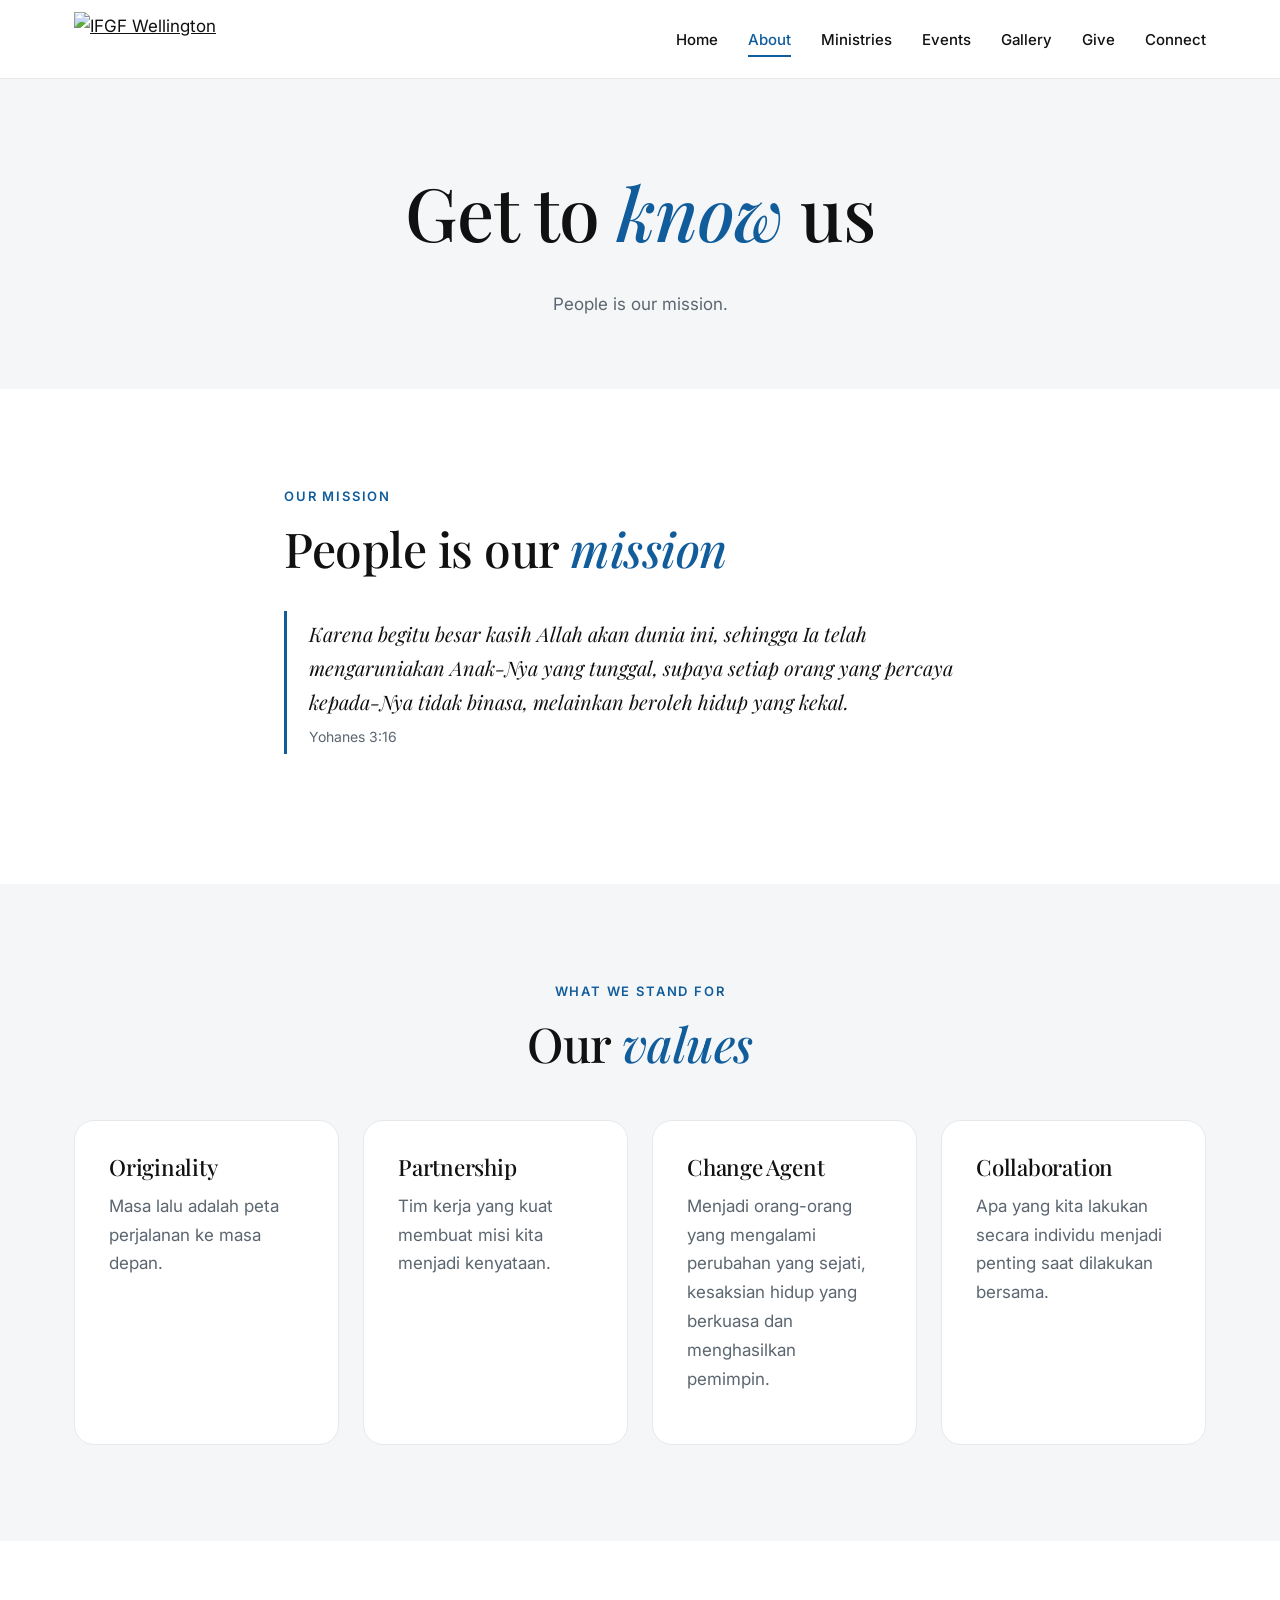
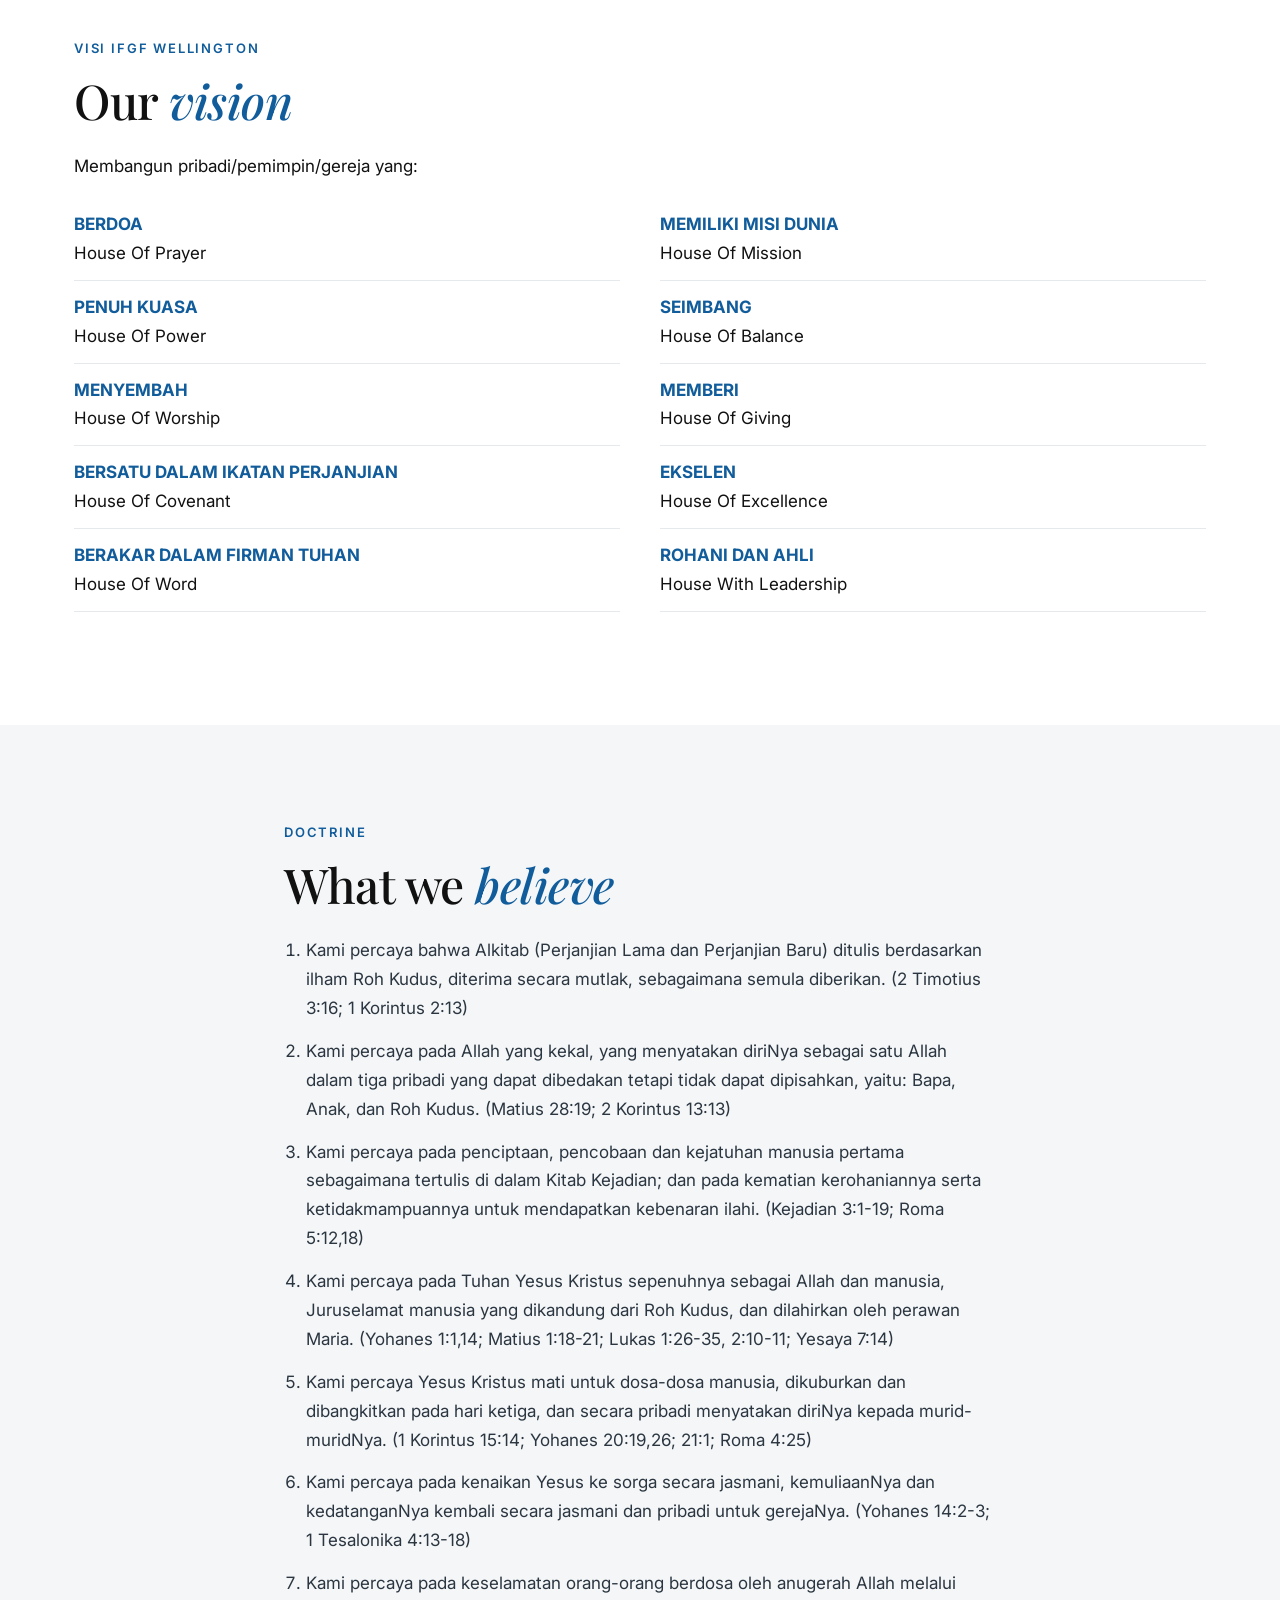
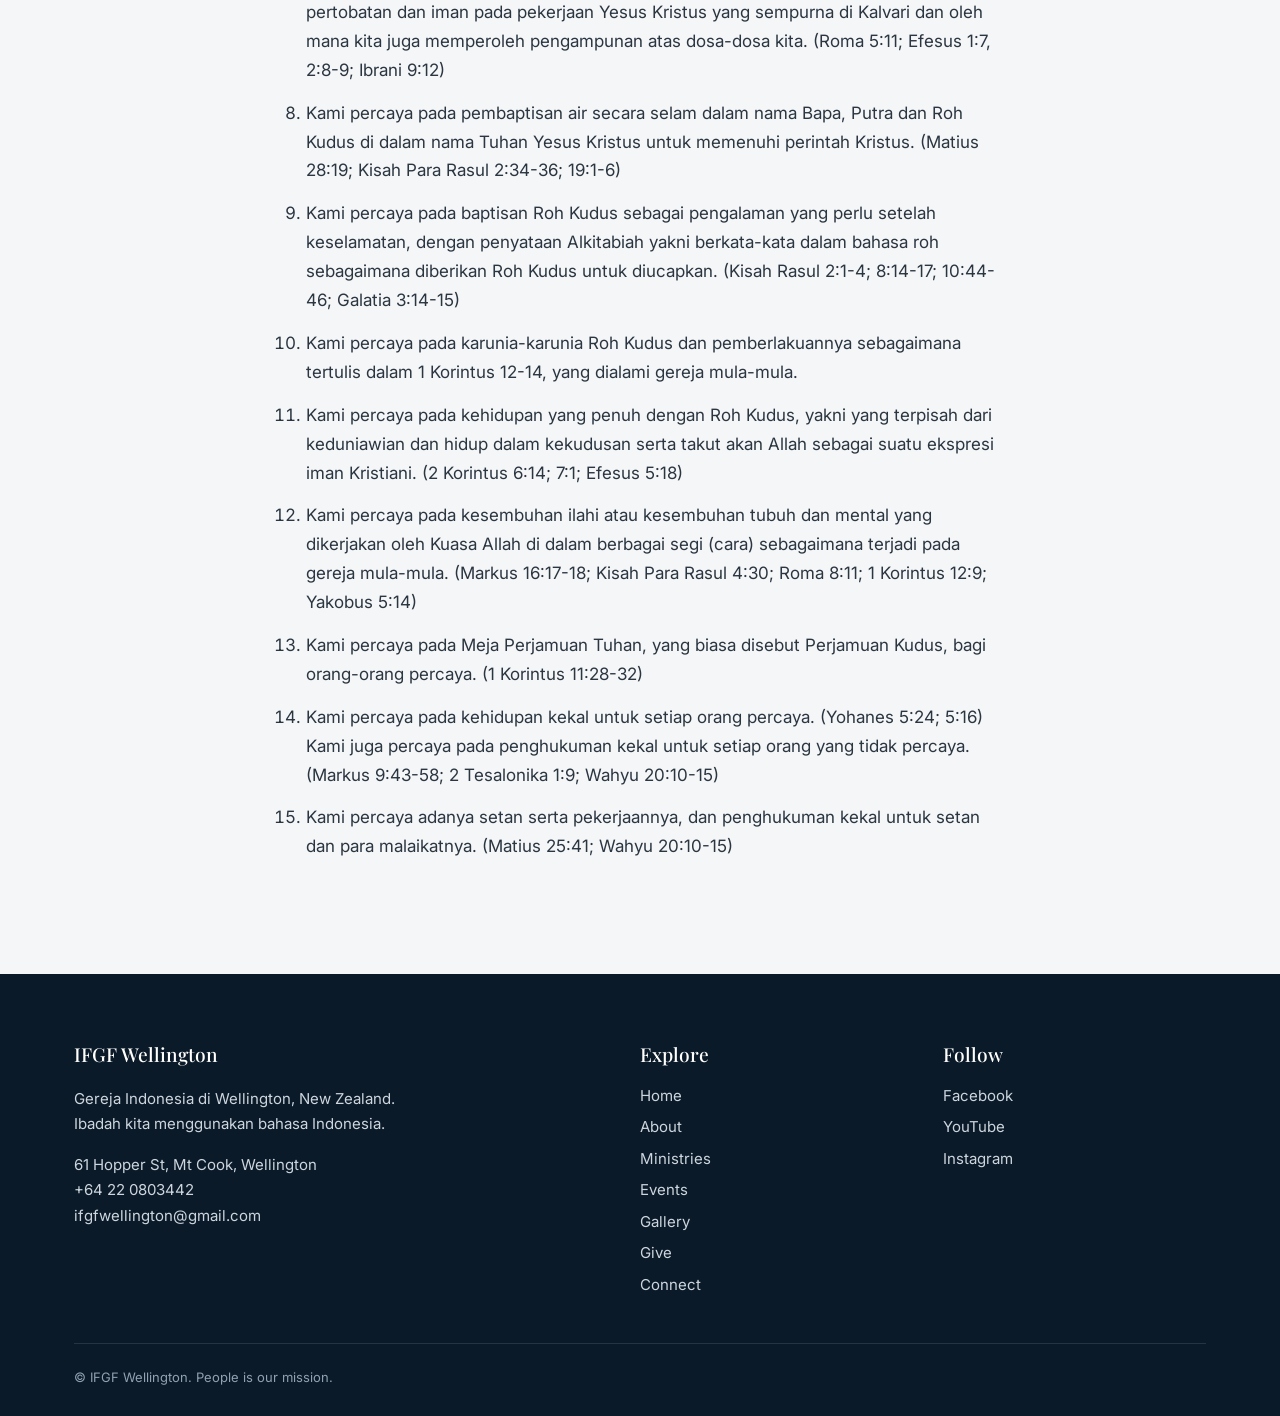
==== about.html @ 691944ae "Add files via upload" ====
<!DOCTYPE html>
<html lang="en"><head><meta charset="utf-8"><meta name="viewport" content="width=device-width, initial-scale=1">
<title>About | IFGF Wellington</title>
<meta name="description" content="IFGF Wellington - Indonesian Church in Wellington - Gereja Indonesia di Wellington, New Zealand. Sunday celebration at 4:30 PM, 61 Hopper St, Mt Cook.">
<link rel="preconnect" href="https://fonts.googleapis.com"><link rel="preconnect" href="https://fonts.gstatic.com" crossorigin>
<link href="https://fonts.googleapis.com/css2?family=Inter:wght@400;500;600&family=Playfair+Display:ital,wght@0,500;1,500&display=swap" rel="stylesheet">
<link rel="stylesheet" href="css/style.css"></head><body>
<header><div class="wrap"><a href="index.html"><img src="https://ifgfwellington.org/assets/images/ifgf-logo.png" alt="IFGF Wellington"></a>
<button class="burger" aria-label="Menu" onclick="document.getElementById('nav').classList.toggle('open')">&#9776;</button>
<nav id="nav"><ul><li><a href="index.html">Home</a></li><li><a href="about.html" class=active>About</a></li><li><a href="ministries.html">Ministries</a></li><li><a href="events.html">Events</a></li><li><a href="gallery.html">Gallery</a></li><li><a href="give.html">Give</a></li><li><a href="connect.html">Connect</a></li></ul></nav></div></header>
<div class="page-hero"><div class="wrap narrow"><h1>Get to <em>know</em> us</h1><p>People is our mission.</p></div></div>
<section><div class="wrap narrow"><div class="eyebrow">Our mission</div><h2>People is our <em>mission</em></h2>
<div class="verse">Karena begitu besar kasih Allah akan dunia ini, sehingga Ia telah mengaruniakan Anak-Nya yang tunggal, supaya setiap orang yang percaya kepada-Nya tidak binasa, melainkan beroleh hidup yang kekal.<small>Yohanes 3:16</small></div></div></section>
<section class="soft"><div class="wrap"><div class="center"><div class="eyebrow">What we stand for</div><h2>Our <em>values</em></h2></div>
<div class="cards"><div class="card"><h3>Originality</h3><p>Masa lalu adalah peta perjalanan ke masa depan.</p></div><div class="card"><h3>Partnership</h3><p>Tim kerja yang kuat membuat misi kita menjadi kenyataan.</p></div><div class="card"><h3>Change Agent</h3><p>Menjadi orang-orang yang mengalami perubahan yang sejati, kesaksian hidup yang berkuasa dan menghasilkan pemimpin.</p></div><div class="card"><h3>Collaboration</h3><p>Apa yang kita lakukan secara individu menjadi penting saat dilakukan bersama.</p></div></div></div></section>
<section><div class="wrap"><div class="eyebrow">Visi IFGF Wellington</div><h2>Our <em>vision</em></h2><p>Membangun pribadi/pemimpin/gereja yang:</p>
<ul class="vis"><li><b>BERDOA</b><br>House Of Prayer</li><li><b>PENUH KUASA</b><br>House Of Power</li><li><b>MENYEMBAH</b><br>House Of Worship</li><li><b>BERSATU DALAM IKATAN PERJANJIAN</b><br>House Of Covenant</li><li><b>BERAKAR DALAM FIRMAN TUHAN</b><br>House Of Word</li><li><b>MEMILIKI MISI DUNIA</b><br>House Of Mission</li><li><b>SEIMBANG</b><br>House Of Balance</li><li><b>MEMBERI</b><br>House Of Giving</li><li><b>EKSELEN</b><br>House Of Excellence</li><li><b>ROHANI DAN AHLI</b><br>House With Leadership</li></ul></div></section>
<section class="soft"><div class="wrap narrow"><div class="eyebrow">Doctrine</div><h2>What we <em>believe</em></h2><ol class="beliefs"><li>Kami percaya bahwa Alkitab (Perjanjian Lama dan Perjanjian Baru) ditulis berdasarkan ilham Roh Kudus, diterima secara mutlak, sebagaimana semula diberikan. (2 Timotius 3:16; 1 Korintus 2:13)</li><li>Kami percaya pada Allah yang kekal, yang menyatakan diriNya sebagai satu Allah dalam tiga pribadi yang dapat dibedakan tetapi tidak dapat dipisahkan, yaitu: Bapa, Anak, dan Roh Kudus. (Matius 28:19; 2 Korintus 13:13)</li><li>Kami percaya pada penciptaan, pencobaan dan kejatuhan manusia pertama sebagaimana tertulis di dalam Kitab Kejadian; dan pada kematian kerohaniannya serta ketidakmampuannya untuk mendapatkan kebenaran ilahi. (Kejadian 3:1-19; Roma 5:12,18)</li><li>Kami percaya pada Tuhan Yesus Kristus sepenuhnya sebagai Allah dan manusia, Juruselamat manusia yang dikandung dari Roh Kudus, dan dilahirkan oleh perawan Maria. (Yohanes 1:1,14; Matius 1:18-21; Lukas 1:26-35, 2:10-11; Yesaya 7:14)</li><li>Kami percaya Yesus Kristus mati untuk dosa-dosa manusia, dikuburkan dan dibangkitkan pada hari ketiga, dan secara pribadi menyatakan diriNya kepada murid-muridNya. (1 Korintus 15:14; Yohanes 20:19,26; 21:1; Roma 4:25)</li><li>Kami percaya pada kenaikan Yesus ke sorga secara jasmani, kemuliaanNya dan kedatanganNya kembali secara jasmani dan pribadi untuk gerejaNya. (Yohanes 14:2-3; 1 Tesalonika 4:13-18)</li><li>Kami percaya pada keselamatan orang-orang berdosa oleh anugerah Allah melalui pertobatan dan iman pada pekerjaan Yesus Kristus yang sempurna di Kalvari dan oleh mana kita juga memperoleh pengampunan atas dosa-dosa kita. (Roma 5:11; Efesus 1:7, 2:8-9; Ibrani 9:12)</li><li>Kami percaya pada pembaptisan air secara selam dalam nama Bapa, Putra dan Roh Kudus di dalam nama Tuhan Yesus Kristus untuk memenuhi perintah Kristus. (Matius 28:19; Kisah Para Rasul 2:34-36; 19:1-6)</li><li>Kami percaya pada baptisan Roh Kudus sebagai pengalaman yang perlu setelah keselamatan, dengan penyataan Alkitabiah yakni berkata-kata dalam bahasa roh sebagaimana diberikan Roh Kudus untuk diucapkan. (Kisah Rasul 2:1-4; 8:14-17; 10:44-46; Galatia 3:14-15)</li><li>Kami percaya pada karunia-karunia Roh Kudus dan pemberlakuannya sebagaimana tertulis dalam 1 Korintus 12-14, yang dialami gereja mula-mula.</li><li>Kami percaya pada kehidupan yang penuh dengan Roh Kudus, yakni yang terpisah dari keduniawian dan hidup dalam kekudusan serta takut akan Allah sebagai suatu ekspresi iman Kristiani. (2 Korintus 6:14; 7:1; Efesus 5:18)</li><li>Kami percaya pada kesembuhan ilahi atau kesembuhan tubuh dan mental yang dikerjakan oleh Kuasa Allah di dalam berbagai segi (cara) sebagaimana terjadi pada gereja mula-mula. (Markus 16:17-18; Kisah Para Rasul 4:30; Roma 8:11; 1 Korintus 12:9; Yakobus 5:14)</li><li>Kami percaya pada Meja Perjamuan Tuhan, yang biasa disebut Perjamuan Kudus, bagi orang-orang percaya. (1 Korintus 11:28-32)</li><li>Kami percaya pada kehidupan kekal untuk setiap orang percaya. (Yohanes 5:24; 5:16) Kami juga percaya pada penghukuman kekal untuk setiap orang yang tidak percaya. (Markus 9:43-58; 2 Tesalonika 1:9; Wahyu 20:10-15)</li><li>Kami percaya adanya setan serta pekerjaannya, dan penghukuman kekal untuk setan dan para malaikatnya. (Matius 25:41; Wahyu 20:10-15)</li></ol></div></section>
<footer><div class="wrap"><div><h4>IFGF Wellington</h4><p>Gereja Indonesia di Wellington, New Zealand.<br>Ibadah kita menggunakan bahasa Indonesia.</p>
<p>61 Hopper St, Mt Cook, Wellington<br>+64 22 0803442<br>ifgfwellington@gmail.com</p></div>
<div><h4>Explore</h4><a href="index.html">Home</a><a href="about.html">About</a><a href="ministries.html">Ministries</a><a href="events.html">Events</a><a href="gallery.html">Gallery</a><a href="give.html">Give</a><a href="connect.html">Connect</a></div>
<div><h4>Follow</h4><a href="https://www.facebook.com/ifgfgisi.wellington">Facebook</a><a href="https://www.youtube.com/@ifgfwellington3514/streams">YouTube</a><a href="https://www.instagram.com/ifgfwellington/">Instagram</a></div>
<div class="copy">&copy; IFGF Wellington. People is our mission.</div></div></footer></body></html>
---- css/style.css ----
:root{--ink:#111;--muted:#5c6670;--bg:#fff;--soft:#f4f6f8;--accent:#115c9b;--accent2:#1f76bd}
*{box-sizing:border-box}
html{scroll-behavior:smooth}
body{margin:0;font-family:"Inter",system-ui,sans-serif;color:var(--ink);background:var(--bg);line-height:1.7;font-size:17px}
h1,h2,h3{font-family:"Playfair Display",Georgia,serif;font-weight:500;line-height:1.15;margin:0 0 .5em;letter-spacing:-.01em}
h1{font-size:clamp(2.4rem,6vw,4.6rem)}h2{font-size:clamp(1.9rem,4vw,3rem)}h3{font-size:1.4rem}
em{font-style:italic;color:var(--accent)}
.hero em,.dark em{color:#cfe6fb}
a{color:inherit}img{max-width:100%;display:block}
.wrap{max-width:1180px;margin:0 auto;padding:0 24px}
.narrow{max-width:760px}
/* header */
header{position:sticky;top:0;z-index:50;background:rgba(255,255,255,.94);backdrop-filter:blur(8px);border-bottom:1px solid #e6e9ec}
header .wrap{display:flex;align-items:center;justify-content:space-between;height:78px}
header img{height:54px;width:auto}
nav ul{list-style:none;display:flex;gap:30px;margin:0;padding:0}
nav a{text-decoration:none;font-size:15px;font-weight:500;padding:6px 0;border-bottom:2px solid transparent}
nav a:hover,nav a.active{border-color:var(--accent);color:var(--accent)}
.burger{display:none;background:none;border:0;font-size:28px;cursor:pointer}
/* hero */
.hero{position:relative;min-height:84vh;display:flex;align-items:center;color:#fff;background:#0b2a45 center/cover no-repeat}
.hero:before{content:"";position:absolute;inset:0;background:linear-gradient(90deg,rgba(6,28,48,.85),rgba(6,28,48,.35))}
.hero .wrap{position:relative;padding-top:60px;padding-bottom:60px}
.hero p{font-size:1.2rem;max-width:560px;opacity:.92}
.page-hero{background:var(--soft);padding:90px 0 70px;text-align:center}
.page-hero p{color:var(--muted);max-width:640px;margin:0 auto}
.eyebrow{text-transform:uppercase;letter-spacing:.14em;font-size:13px;font-weight:600;color:var(--accent);margin-bottom:14px}
.hero .eyebrow{color:#cfe6fb}
.btn{display:inline-block;background:var(--ink);color:#fff;padding:14px 32px;border-radius:999px;text-decoration:none;font-weight:600;font-size:15px;border:1px solid var(--ink);transition:.25s;cursor:pointer;font-family:inherit}
.btn:hover{background:var(--accent);border-color:var(--accent)}
.btn.light{background:#fff;color:var(--ink);border-color:#fff}.btn.light:hover{background:transparent;color:#fff}
.btn.ghost{background:transparent;color:var(--ink)}.btn.ghost:hover{background:var(--ink);color:#fff}
section{padding:96px 0}
.split{display:grid;grid-template-columns:1fr 1fr;gap:64px;align-items:center}
.split.rev>:first-child{order:2}
.photo{border-radius:20px;overflow:hidden;aspect-ratio:4/3;background:var(--soft)}
.photo img{width:100%;height:100%;object-fit:cover}
.soft{background:var(--soft)}
.dark{background:var(--accent);color:#fff}
.dark .eyebrow{color:#cfe6fb}
.center{text-align:center}
.cards{display:grid;gap:24px;grid-template-columns:repeat(auto-fit,minmax(250px,1fr));margin-top:48px}
.card{background:#fff;border-radius:20px;padding:34px;border:1px solid #e6e9ec;transition:.25s}
.card:hover{transform:translateY(-4px);box-shadow:0 14px 30px rgba(17,92,155,.12)}
.card img{height:64px;width:auto;margin-bottom:18px}
.card p{color:var(--muted);margin:0 0 16px}
.card .btn{padding:10px 22px;font-size:14px}
.facts{display:grid;gap:20px;grid-template-columns:repeat(auto-fit,minmax(200px,1fr));margin:30px 0}
.fact strong{display:block;font-family:"Playfair Display",serif;font-size:1.5rem;font-weight:500}
.fact span{color:var(--muted)}
.verse{border-left:3px solid var(--accent);padding:6px 0 6px 22px;font-family:"Playfair Display",serif;font-size:1.25rem;font-style:italic;margin:34px 0}
.verse small{display:block;font-family:"Inter";font-style:normal;font-size:14px;color:var(--muted);margin-top:6px}
.vis{columns:2;gap:40px;padding:0;list-style:none}
.vis li{break-inside:avoid;padding:12px 0;border-bottom:1px solid #e6e9ec}
.vis b{color:var(--accent)}
.beliefs{padding-left:22px}.beliefs li{margin-bottom:14px;color:#2b3640}
details{border-bottom:1px solid #e6e9ec;padding:18px 0}
summary{cursor:pointer;font-family:"Playfair Display",serif;font-size:1.3rem}
.gallery{display:grid;gap:14px;grid-template-columns:repeat(auto-fill,minmax(260px,1fr))}
.gallery a{border-radius:16px;overflow:hidden;aspect-ratio:1;display:block}
.gallery img{width:100%;height:100%;object-fit:cover;transition:.5s}.gallery a:hover img{transform:scale(1.07)}
form{display:grid;gap:14px}
input,textarea{width:100%;padding:14px 16px;border:1px solid #cfd6dc;border-radius:12px;font:inherit}
input:focus,textarea:focus{outline:2px solid var(--accent2);border-color:transparent}
.info p{margin:0 0 18px}.info b{display:block;font-size:13px;text-transform:uppercase;letter-spacing:.1em;color:var(--accent)}
.map{border:0;width:100%;height:380px;border-radius:20px;background:#ddd}
.church{padding:22px 0;border-bottom:1px solid #e6e9ec}.church h3{margin:0 0 4px;font-size:1.2rem}.church p{margin:0;color:var(--muted);font-size:15px}
footer{background:#0b1a28;color:#cdd6de;padding:64px 0 28px;font-size:15px}
footer .wrap{display:grid;gap:40px;grid-template-columns:2fr 1fr 1fr}
footer h4{color:#fff;margin:0 0 12px;font-family:"Playfair Display",serif;font-size:1.2rem;font-weight:500}
footer a{text-decoration:none;display:block;margin-bottom:6px}footer a:hover{color:#fff}
footer .copy{grid-column:1/-1;border-top:1px solid #243445;padding-top:22px;font-size:13px;color:#8fa1b2}
@media(max-width:860px){
 .burger{display:block}
 nav{position:absolute;top:78px;left:0;right:0;background:#fff;border-bottom:1px solid #e6e9ec;display:none}
 nav.open{display:block}
 nav ul{flex-direction:column;gap:0;padding:10px 24px}
 nav li{padding:12px 0;border-bottom:1px solid #eef0f2}
 .split{grid-template-columns:1fr;gap:32px}.split.rev>:first-child{order:0}
 section{padding:64px 0}.vis{columns:1}footer .wrap{grid-template-columns:1fr}
}
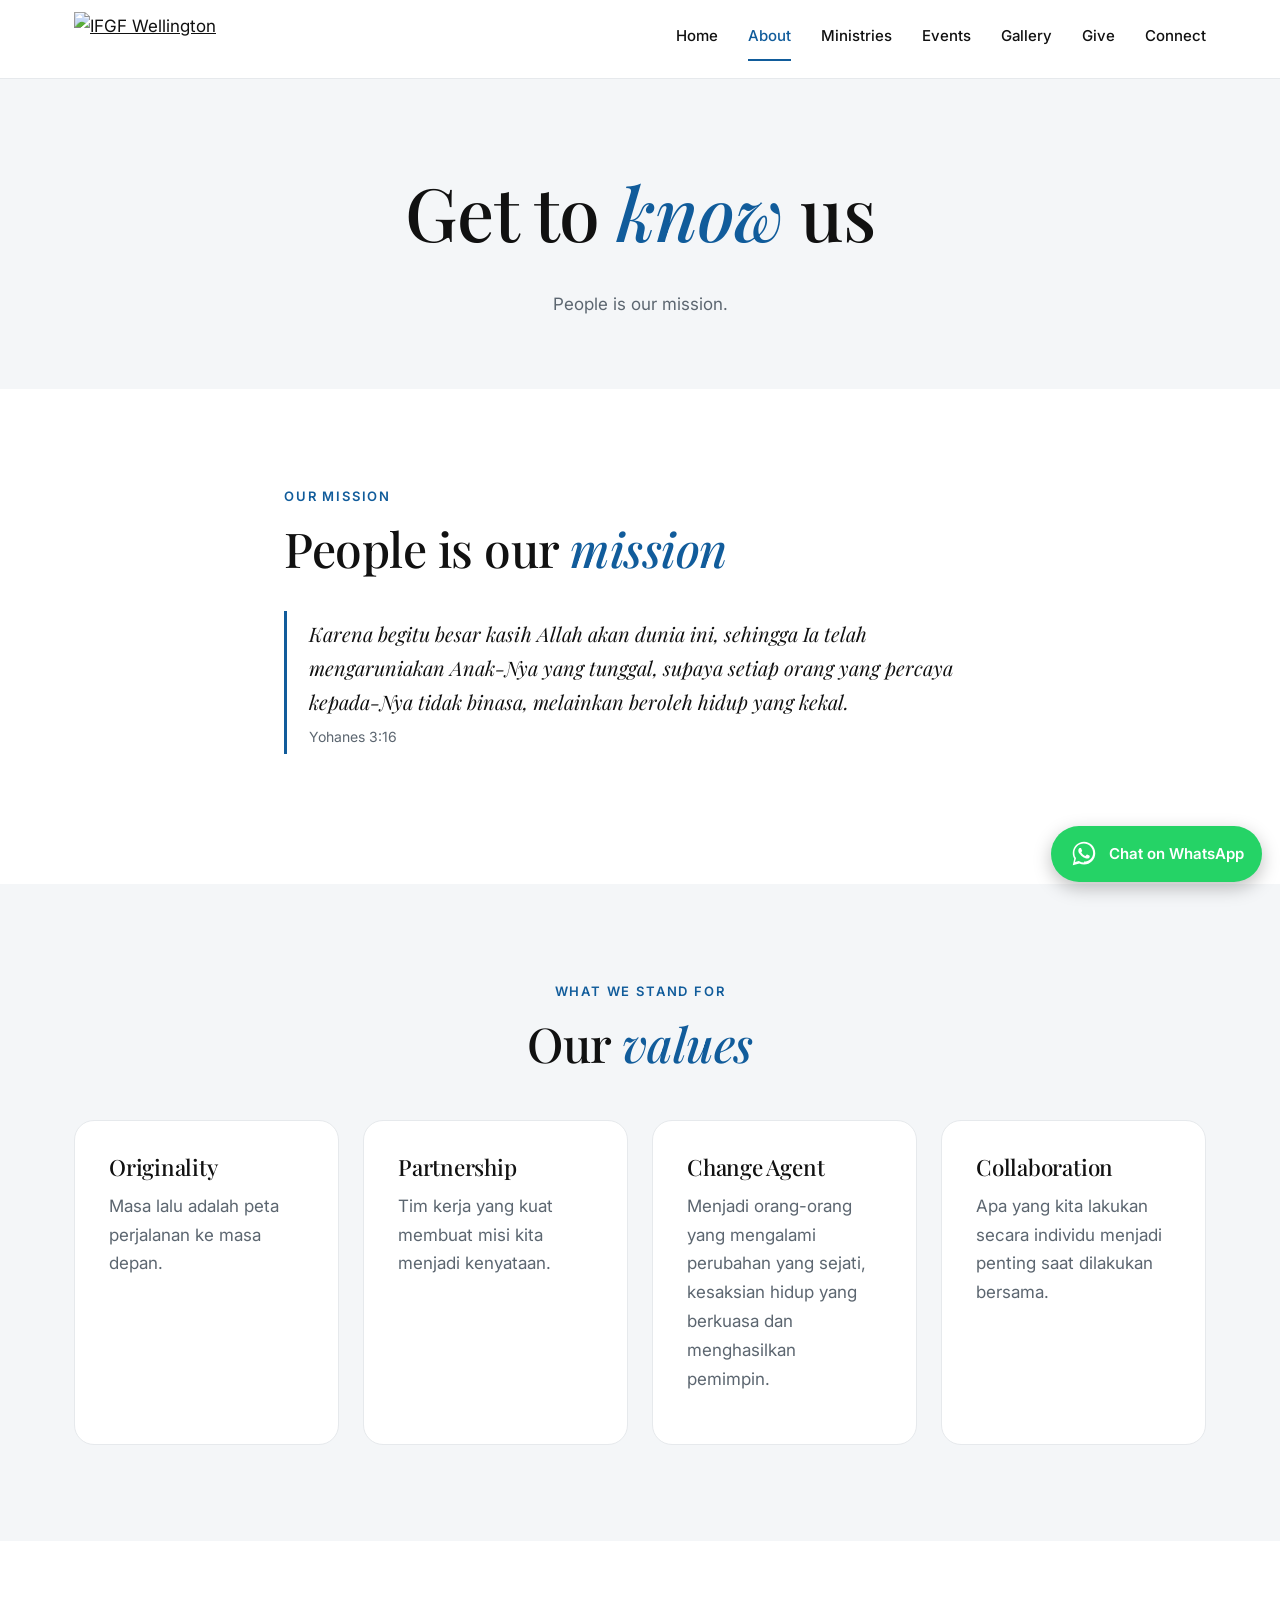
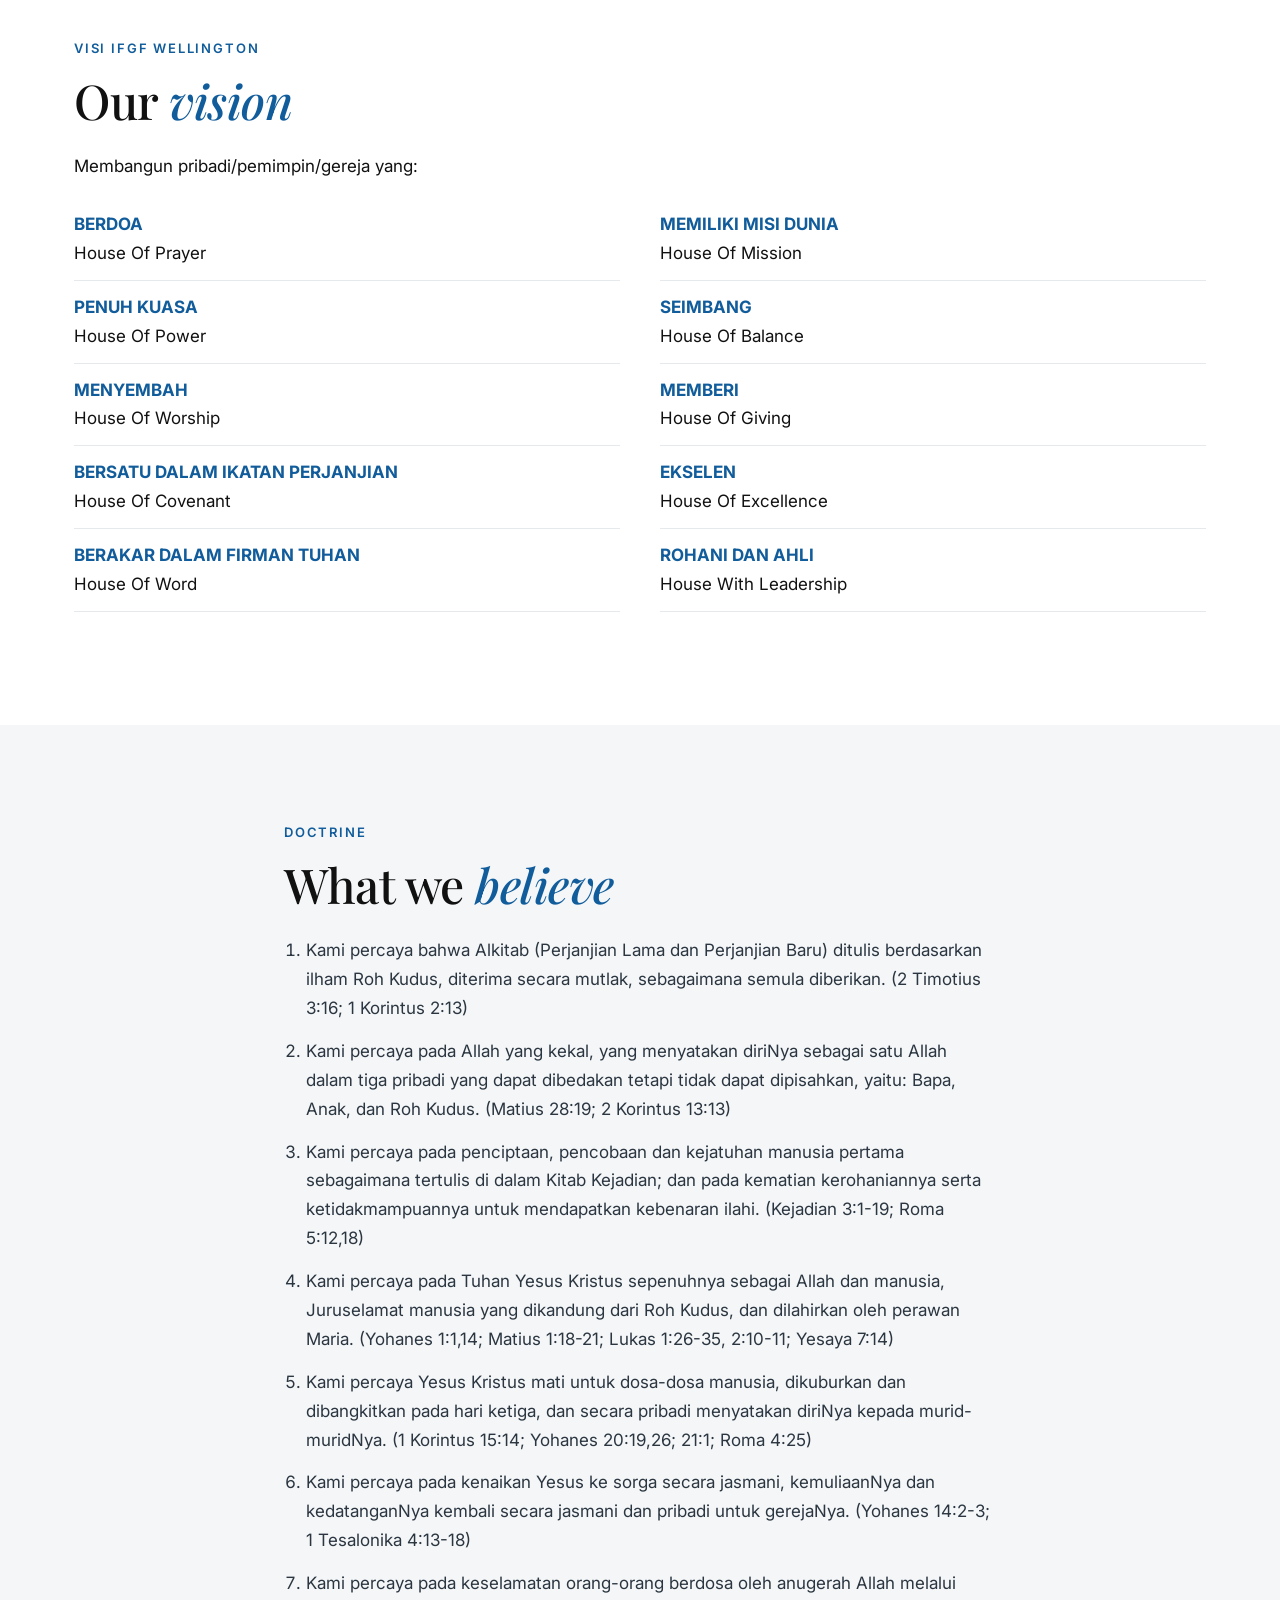
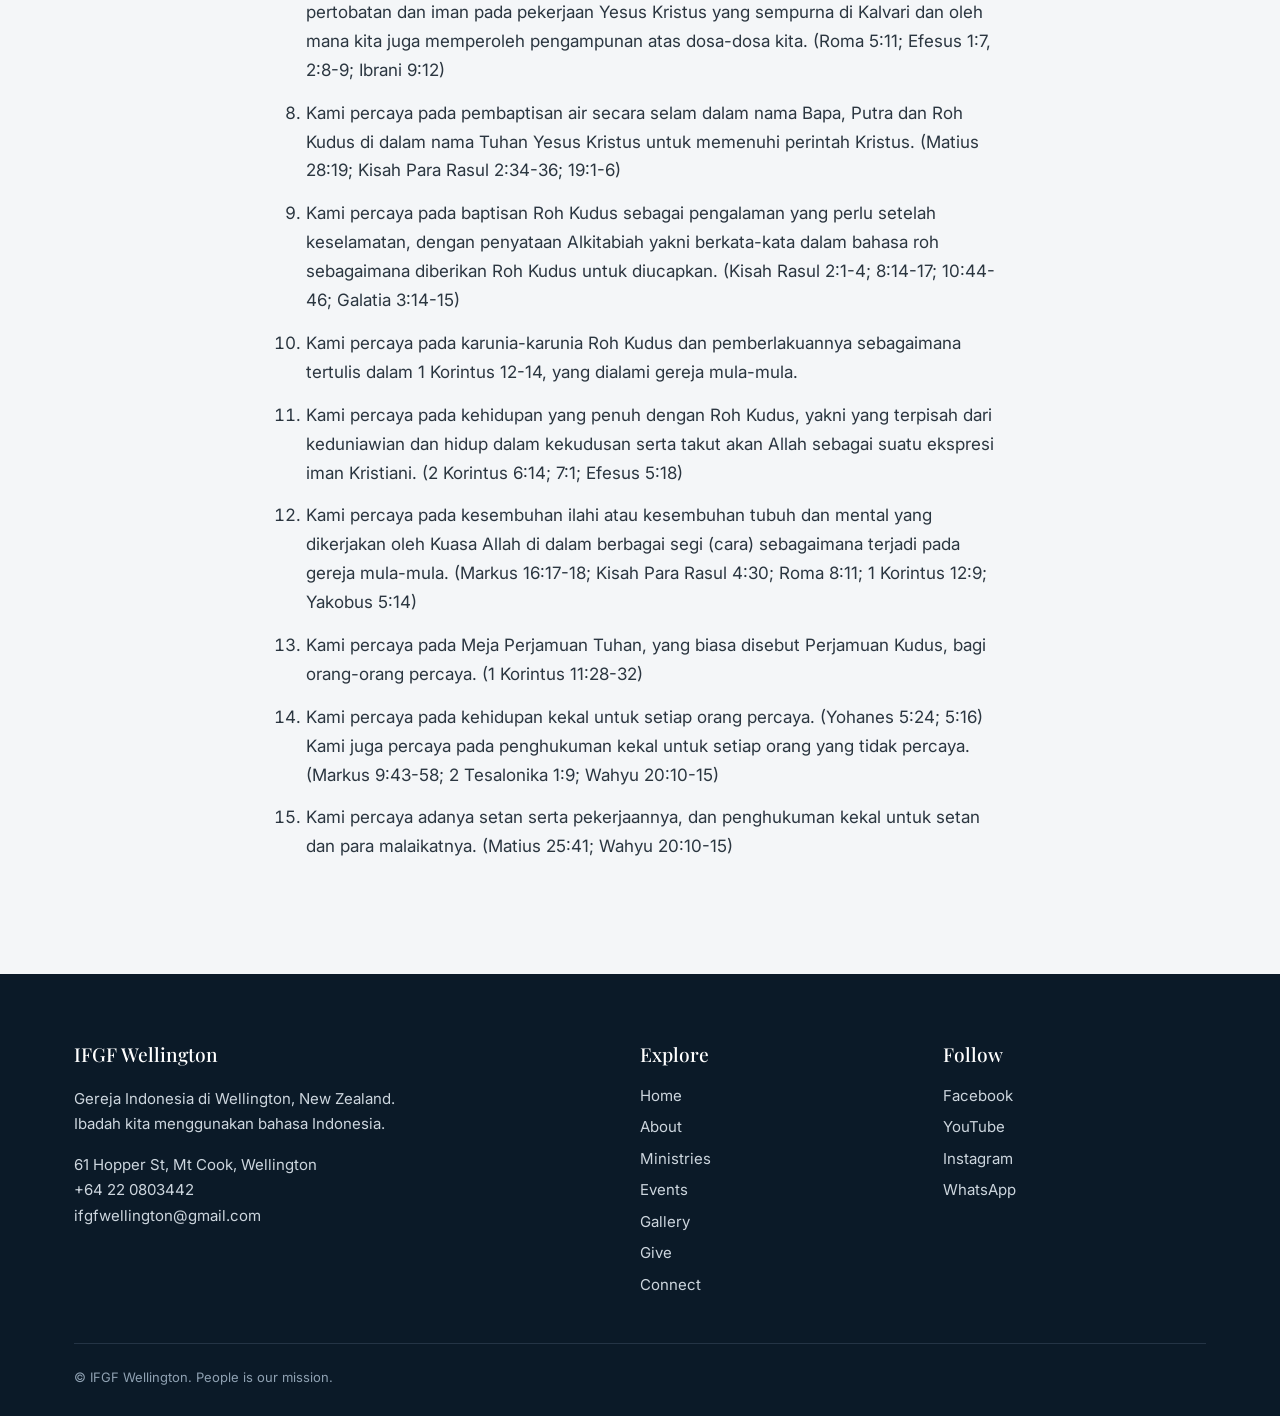
==== commit 3a1e7384: "Add files via upload" ====
--- a/about.html
+++ b/about.html
@@ -19,5 +19,5 @@
 <footer><div class="wrap"><div><h4>IFGF Wellington</h4><p>Gereja Indonesia di Wellington, New Zealand.<br>Ibadah kita menggunakan bahasa Indonesia.</p>
 <p>61 Hopper St, Mt Cook, Wellington<br>+64 22 0803442<br>ifgfwellington@gmail.com</p></div>
 <div><h4>Explore</h4><a href="index.html">Home</a><a href="about.html">About</a><a href="ministries.html">Ministries</a><a href="events.html">Events</a><a href="gallery.html">Gallery</a><a href="give.html">Give</a><a href="connect.html">Connect</a></div>
-<div><h4>Follow</h4><a href="https://www.facebook.com/ifgfgisi.wellington">Facebook</a><a href="https://www.youtube.com/@ifgfwellington3514/streams">YouTube</a><a href="https://www.instagram.com/ifgfwellington/">Instagram</a></div>
-<div class="copy">&copy; IFGF Wellington. People is our mission.</div></div></footer></body></html>+<div><h4>Follow</h4><a href="https://www.facebook.com/ifgfgisi.wellington">Facebook</a><a href="https://www.youtube.com/@ifgfwellington3514/streams">YouTube</a><a href="https://www.instagram.com/ifgfwellington/">Instagram</a><a href="https://wa.me/64220803442?text=Hi%20IFGF%20Wellington%2C%20I%27d%20like%20to%20know%20more." target="_blank" rel="noopener">WhatsApp</a></div>
+<div class="copy">&copy; IFGF Wellington. People is our mission.</div></div></footer><a class="wa-float" href="https://wa.me/64220803442?text=Hi%20IFGF%20Wellington%2C%20I%27d%20like%20to%20know%20more." target="_blank" rel="noopener" aria-label="Chat with us on WhatsApp"><svg viewBox="0 0 32 32" width="30" height="30" aria-hidden="true" fill="#fff"><path d="M16.04 3C9.4 3 4 8.4 4 15.03c0 2.12.55 4.19 1.6 6.01L4 28l7.1-1.86a12.03 12.03 0 0 0 4.94 1.05h.01C22.68 27.19 28 21.8 28 15.17 28 8.4 22.68 3 16.04 3zm0 22.1h-.01a10 10 0 0 1-5.1-1.4l-.37-.22-4.21 1.1 1.12-4.1-.24-.38a9.94 9.94 0 0 1-1.53-5.3c0-5.5 4.5-9.98 10.05-9.98 5.5 0 9.98 4.48 9.98 9.98 0 5.5-4.48 9.3-9.69 9.3zm5.5-7.5c-.3-.15-1.78-.88-2.05-.98-.28-.1-.48-.15-.68.15-.2.3-.78.98-.95 1.18-.17.2-.35.23-.65.08-.3-.15-1.27-.47-2.42-1.5-.9-.8-1.5-1.78-1.67-2.08-.17-.3-.02-.46.13-.6.13-.14.3-.35.45-.52.15-.18.2-.3.3-.5.1-.2.05-.38-.02-.53-.08-.15-.68-1.64-.93-2.24-.25-.58-.5-.5-.68-.5h-.58c-.2 0-.53.08-.8.38-.28.3-1.05 1.03-1.05 2.5s1.08 2.9 1.23 3.1c.15.2 2.12 3.23 5.13 4.53.72.3 1.28.5 1.72.64.72.23 1.37.2 1.88.12.57-.08 1.78-.73 2.03-1.43.25-.7.25-1.3.18-1.43-.08-.12-.28-.2-.58-.35z"/></svg><span>Chat on WhatsApp</span></a></body></html>
--- a/css/style.css
+++ b/css/style.css
@@ -79,3 +79,35 @@
  .split{grid-template-columns:1fr;gap:32px}.split.rev>:first-child{order:0}
  section{padding:64px 0}.vis{columns:1}footer .wrap{grid-template-columns:1fr}
 }
+
+/* WhatsApp */
+.wa-float{position:fixed;right:18px;bottom:18px;z-index:60;display:flex;align-items:center;gap:10px;background:#25D366;color:#fff;text-decoration:none;font-weight:600;font-size:15px;padding:13px 18px;border-radius:999px;box-shadow:0 6px 18px rgba(0,0,0,.25);transition:.25s}
+.wa-float:hover{background:#1ebe5b;transform:translateY(-2px)}
+.wa-btn{background:#25D366;border-color:#25D366;color:#fff;display:inline-flex;align-items:center;gap:8px}
+.wa-btn:hover{background:#1ebe5b;border-color:#1ebe5b}
+/* Mobile */
+html{-webkit-text-size-adjust:100%}
+body{overflow-x:hidden;overflow-wrap:break-word}
+input,textarea,button{font-size:16px}
+.btn,nav a,summary{min-height:44px}
+nav a{display:inline-block}
+@media(max-width:860px){
+ body{font-size:16px}
+ header .wrap{height:64px}header img{height:44px}
+ nav{top:64px;box-shadow:0 12px 20px rgba(0,0,0,.08)}
+ .hero{min-height:72vh}
+ .hero:before{background:linear-gradient(180deg,rgba(6,28,48,.7),rgba(6,28,48,.55))}
+ .page-hero{padding:56px 0 44px}
+ .wrap{padding:0 18px}
+ .card{padding:26px}
+ .btn{padding:13px 24px}
+ .hero p .btn,section .btn{margin-bottom:10px}
+ .gallery{grid-template-columns:repeat(2,1fr);gap:8px}
+ .map{height:300px}
+ footer .wrap{gap:28px}
+}
+@media(max-width:520px){
+ .wa-float span{display:none}
+ .wa-float{padding:14px;right:14px;bottom:14px}
+ .facts{grid-template-columns:1fr 1fr}
+}
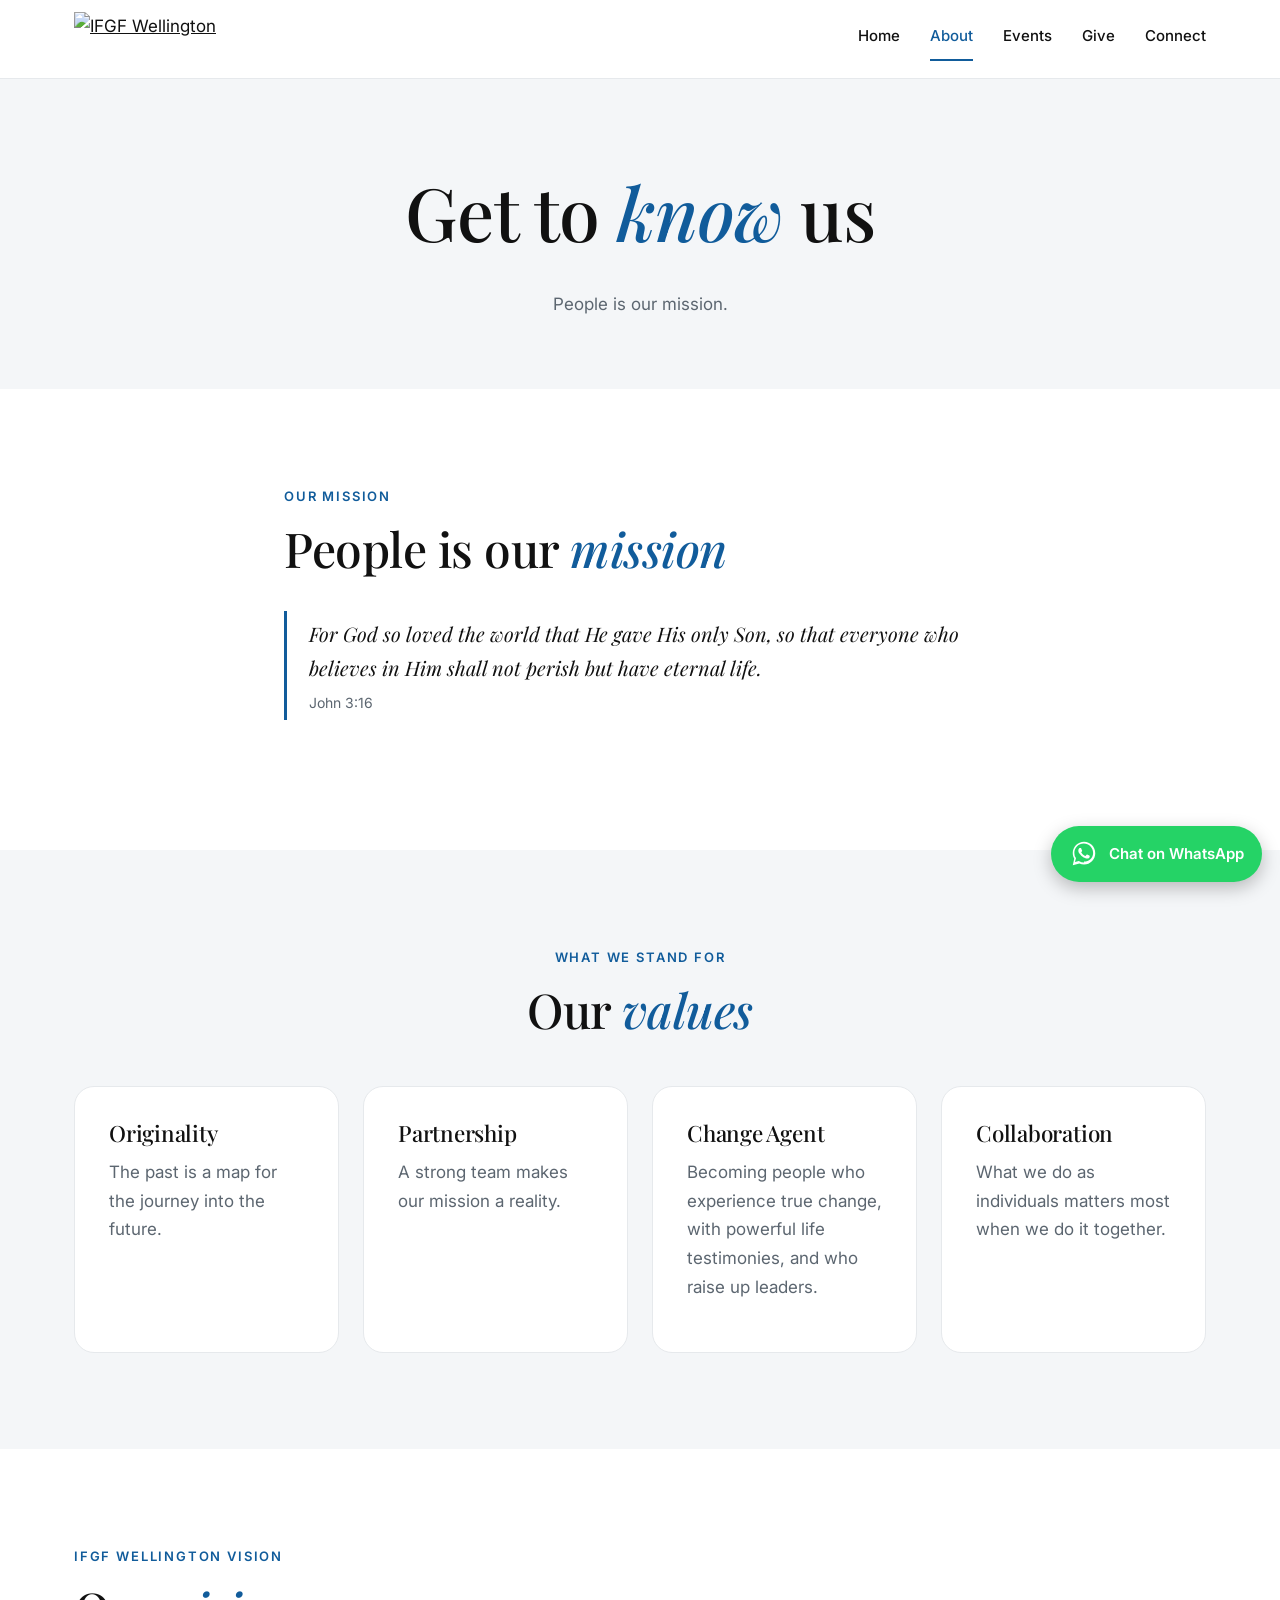
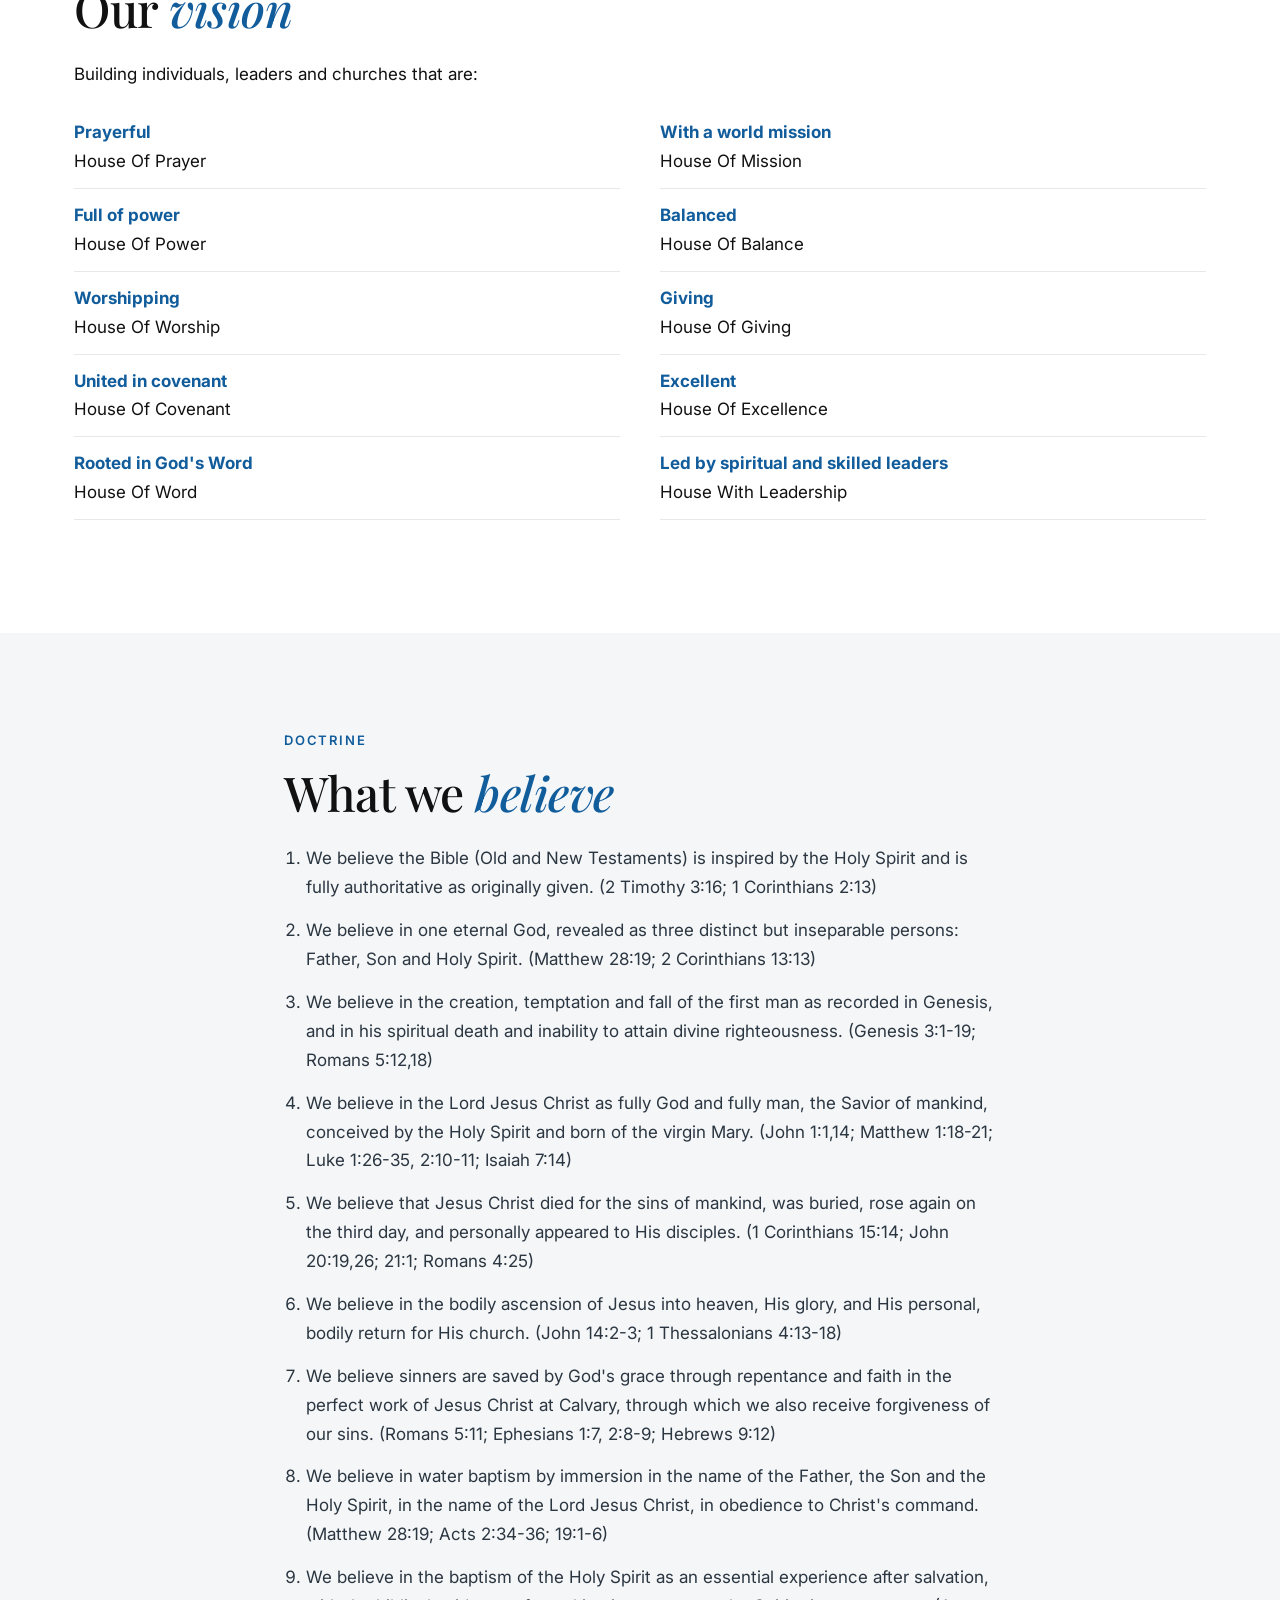
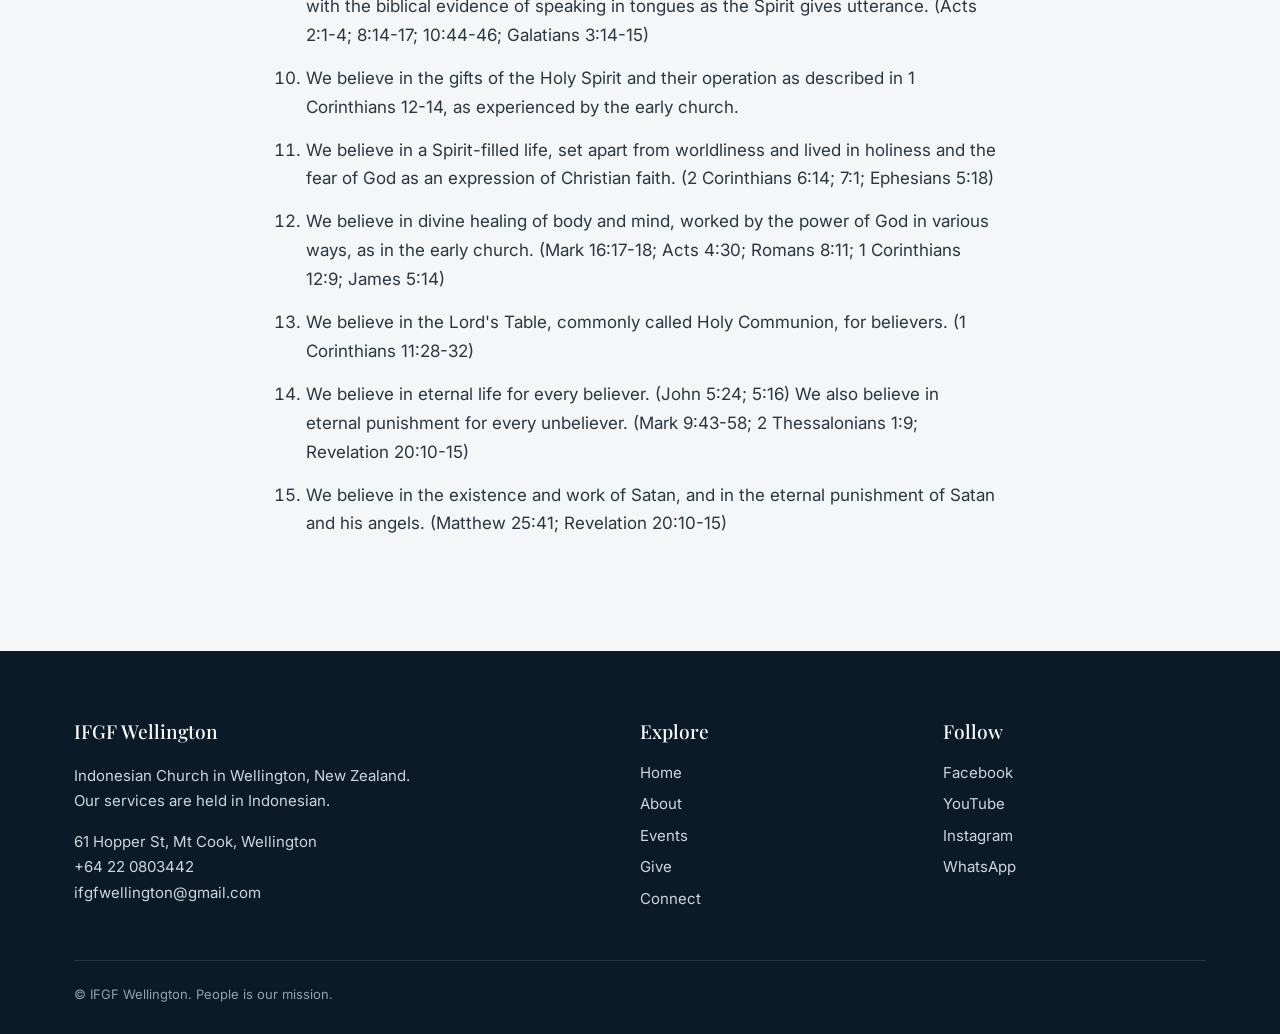
==== commit 48827f8a: "Removing the ministry and gallery" ====
--- a/about.html
+++ b/about.html
@@ -1,23 +1,23 @@
 <!DOCTYPE html>
 <html lang="en"><head><meta charset="utf-8"><meta name="viewport" content="width=device-width, initial-scale=1">
 <title>About | IFGF Wellington</title>
-<meta name="description" content="IFGF Wellington - Indonesian Church in Wellington - Gereja Indonesia di Wellington, New Zealand. Sunday celebration at 4:30 PM, 61 Hopper St, Mt Cook.">
+<meta name="description" content="IFGF Wellington - Indonesian Church in Wellington - Wellington, New Zealand. Sunday celebration at 4:30 PM, 61 Hopper St, Mt Cook.">
 <link rel="preconnect" href="https://fonts.googleapis.com"><link rel="preconnect" href="https://fonts.gstatic.com" crossorigin>
 <link href="https://fonts.googleapis.com/css2?family=Inter:wght@400;500;600&family=Playfair+Display:ital,wght@0,500;1,500&display=swap" rel="stylesheet">
 <link rel="stylesheet" href="css/style.css"></head><body>
 <header><div class="wrap"><a href="index.html"><img src="https://ifgfwellington.org/assets/images/ifgf-logo.png" alt="IFGF Wellington"></a>
 <button class="burger" aria-label="Menu" onclick="document.getElementById('nav').classList.toggle('open')">&#9776;</button>
-<nav id="nav"><ul><li><a href="index.html">Home</a></li><li><a href="about.html" class=active>About</a></li><li><a href="ministries.html">Ministries</a></li><li><a href="events.html">Events</a></li><li><a href="gallery.html">Gallery</a></li><li><a href="give.html">Give</a></li><li><a href="connect.html">Connect</a></li></ul></nav></div></header>
+<nav id="nav"><ul><li><a href="index.html">Home</a></li><li><a href="about.html" class=active>About</a></li><li><a href="events.html">Events</a></li><li><a href="give.html">Give</a></li><li><a href="connect.html">Connect</a></li></ul></nav></div></header>
 <div class="page-hero"><div class="wrap narrow"><h1>Get to <em>know</em> us</h1><p>People is our mission.</p></div></div>
 <section><div class="wrap narrow"><div class="eyebrow">Our mission</div><h2>People is our <em>mission</em></h2>
-<div class="verse">Karena begitu besar kasih Allah akan dunia ini, sehingga Ia telah mengaruniakan Anak-Nya yang tunggal, supaya setiap orang yang percaya kepada-Nya tidak binasa, melainkan beroleh hidup yang kekal.<small>Yohanes 3:16</small></div></div></section>
+<div class="verse">For God so loved the world that He gave His only Son, so that everyone who believes in Him shall not perish but have eternal life.<small>John 3:16</small></div></div></section>
 <section class="soft"><div class="wrap"><div class="center"><div class="eyebrow">What we stand for</div><h2>Our <em>values</em></h2></div>
-<div class="cards"><div class="card"><h3>Originality</h3><p>Masa lalu adalah peta perjalanan ke masa depan.</p></div><div class="card"><h3>Partnership</h3><p>Tim kerja yang kuat membuat misi kita menjadi kenyataan.</p></div><div class="card"><h3>Change Agent</h3><p>Menjadi orang-orang yang mengalami perubahan yang sejati, kesaksian hidup yang berkuasa dan menghasilkan pemimpin.</p></div><div class="card"><h3>Collaboration</h3><p>Apa yang kita lakukan secara individu menjadi penting saat dilakukan bersama.</p></div></div></div></section>
-<section><div class="wrap"><div class="eyebrow">Visi IFGF Wellington</div><h2>Our <em>vision</em></h2><p>Membangun pribadi/pemimpin/gereja yang:</p>
-<ul class="vis"><li><b>BERDOA</b><br>House Of Prayer</li><li><b>PENUH KUASA</b><br>House Of Power</li><li><b>MENYEMBAH</b><br>House Of Worship</li><li><b>BERSATU DALAM IKATAN PERJANJIAN</b><br>House Of Covenant</li><li><b>BERAKAR DALAM FIRMAN TUHAN</b><br>House Of Word</li><li><b>MEMILIKI MISI DUNIA</b><br>House Of Mission</li><li><b>SEIMBANG</b><br>House Of Balance</li><li><b>MEMBERI</b><br>House Of Giving</li><li><b>EKSELEN</b><br>House Of Excellence</li><li><b>ROHANI DAN AHLI</b><br>House With Leadership</li></ul></div></section>
-<section class="soft"><div class="wrap narrow"><div class="eyebrow">Doctrine</div><h2>What we <em>believe</em></h2><ol class="beliefs"><li>Kami percaya bahwa Alkitab (Perjanjian Lama dan Perjanjian Baru) ditulis berdasarkan ilham Roh Kudus, diterima secara mutlak, sebagaimana semula diberikan. (2 Timotius 3:16; 1 Korintus 2:13)</li><li>Kami percaya pada Allah yang kekal, yang menyatakan diriNya sebagai satu Allah dalam tiga pribadi yang dapat dibedakan tetapi tidak dapat dipisahkan, yaitu: Bapa, Anak, dan Roh Kudus. (Matius 28:19; 2 Korintus 13:13)</li><li>Kami percaya pada penciptaan, pencobaan dan kejatuhan manusia pertama sebagaimana tertulis di dalam Kitab Kejadian; dan pada kematian kerohaniannya serta ketidakmampuannya untuk mendapatkan kebenaran ilahi. (Kejadian 3:1-19; Roma 5:12,18)</li><li>Kami percaya pada Tuhan Yesus Kristus sepenuhnya sebagai Allah dan manusia, Juruselamat manusia yang dikandung dari Roh Kudus, dan dilahirkan oleh perawan Maria. (Yohanes 1:1,14; Matius 1:18-21; Lukas 1:26-35, 2:10-11; Yesaya 7:14)</li><li>Kami percaya Yesus Kristus mati untuk dosa-dosa manusia, dikuburkan dan dibangkitkan pada hari ketiga, dan secara pribadi menyatakan diriNya kepada murid-muridNya. (1 Korintus 15:14; Yohanes 20:19,26; 21:1; Roma 4:25)</li><li>Kami percaya pada kenaikan Yesus ke sorga secara jasmani, kemuliaanNya dan kedatanganNya kembali secara jasmani dan pribadi untuk gerejaNya. (Yohanes 14:2-3; 1 Tesalonika 4:13-18)</li><li>Kami percaya pada keselamatan orang-orang berdosa oleh anugerah Allah melalui pertobatan dan iman pada pekerjaan Yesus Kristus yang sempurna di Kalvari dan oleh mana kita juga memperoleh pengampunan atas dosa-dosa kita. (Roma 5:11; Efesus 1:7, 2:8-9; Ibrani 9:12)</li><li>Kami percaya pada pembaptisan air secara selam dalam nama Bapa, Putra dan Roh Kudus di dalam nama Tuhan Yesus Kristus untuk memenuhi perintah Kristus. (Matius 28:19; Kisah Para Rasul 2:34-36; 19:1-6)</li><li>Kami percaya pada baptisan Roh Kudus sebagai pengalaman yang perlu setelah keselamatan, dengan penyataan Alkitabiah yakni berkata-kata dalam bahasa roh sebagaimana diberikan Roh Kudus untuk diucapkan. (Kisah Rasul 2:1-4; 8:14-17; 10:44-46; Galatia 3:14-15)</li><li>Kami percaya pada karunia-karunia Roh Kudus dan pemberlakuannya sebagaimana tertulis dalam 1 Korintus 12-14, yang dialami gereja mula-mula.</li><li>Kami percaya pada kehidupan yang penuh dengan Roh Kudus, yakni yang terpisah dari keduniawian dan hidup dalam kekudusan serta takut akan Allah sebagai suatu ekspresi iman Kristiani. (2 Korintus 6:14; 7:1; Efesus 5:18)</li><li>Kami percaya pada kesembuhan ilahi atau kesembuhan tubuh dan mental yang dikerjakan oleh Kuasa Allah di dalam berbagai segi (cara) sebagaimana terjadi pada gereja mula-mula. (Markus 16:17-18; Kisah Para Rasul 4:30; Roma 8:11; 1 Korintus 12:9; Yakobus 5:14)</li><li>Kami percaya pada Meja Perjamuan Tuhan, yang biasa disebut Perjamuan Kudus, bagi orang-orang percaya. (1 Korintus 11:28-32)</li><li>Kami percaya pada kehidupan kekal untuk setiap orang percaya. (Yohanes 5:24; 5:16) Kami juga percaya pada penghukuman kekal untuk setiap orang yang tidak percaya. (Markus 9:43-58; 2 Tesalonika 1:9; Wahyu 20:10-15)</li><li>Kami percaya adanya setan serta pekerjaannya, dan penghukuman kekal untuk setan dan para malaikatnya. (Matius 25:41; Wahyu 20:10-15)</li></ol></div></section>
-<footer><div class="wrap"><div><h4>IFGF Wellington</h4><p>Gereja Indonesia di Wellington, New Zealand.<br>Ibadah kita menggunakan bahasa Indonesia.</p>
+<div class="cards"><div class="card"><h3>Originality</h3><p>The past is a map for the journey into the future.</p></div><div class="card"><h3>Partnership</h3><p>A strong team makes our mission a reality.</p></div><div class="card"><h3>Change Agent</h3><p>Becoming people who experience true change, with powerful life testimonies, and who raise up leaders.</p></div><div class="card"><h3>Collaboration</h3><p>What we do as individuals matters most when we do it together.</p></div></div></div></section>
+<section><div class="wrap"><div class="eyebrow">IFGF Wellington Vision</div><h2>Our <em>vision</em></h2><p>Building individuals, leaders and churches that are:</p>
+<ul class="vis"><li><b>Prayerful</b><br>House Of Prayer</li><li><b>Full of power</b><br>House Of Power</li><li><b>Worshipping</b><br>House Of Worship</li><li><b>United in covenant</b><br>House Of Covenant</li><li><b>Rooted in God's Word</b><br>House Of Word</li><li><b>With a world mission</b><br>House Of Mission</li><li><b>Balanced</b><br>House Of Balance</li><li><b>Giving</b><br>House Of Giving</li><li><b>Excellent</b><br>House Of Excellence</li><li><b>Led by spiritual and skilled leaders</b><br>House With Leadership</li></ul></div></section>
+<section class="soft"><div class="wrap narrow"><div class="eyebrow">Doctrine</div><h2>What we <em>believe</em></h2><ol class="beliefs"><li>We believe the Bible (Old and New Testaments) is inspired by the Holy Spirit and is fully authoritative as originally given. (2 Timothy 3:16; 1 Corinthians 2:13)</li><li>We believe in one eternal God, revealed as three distinct but inseparable persons: Father, Son and Holy Spirit. (Matthew 28:19; 2 Corinthians 13:13)</li><li>We believe in the creation, temptation and fall of the first man as recorded in Genesis, and in his spiritual death and inability to attain divine righteousness. (Genesis 3:1-19; Romans 5:12,18)</li><li>We believe in the Lord Jesus Christ as fully God and fully man, the Savior of mankind, conceived by the Holy Spirit and born of the virgin Mary. (John 1:1,14; Matthew 1:18-21; Luke 1:26-35, 2:10-11; Isaiah 7:14)</li><li>We believe that Jesus Christ died for the sins of mankind, was buried, rose again on the third day, and personally appeared to His disciples. (1 Corinthians 15:14; John 20:19,26; 21:1; Romans 4:25)</li><li>We believe in the bodily ascension of Jesus into heaven, His glory, and His personal, bodily return for His church. (John 14:2-3; 1 Thessalonians 4:13-18)</li><li>We believe sinners are saved by God's grace through repentance and faith in the perfect work of Jesus Christ at Calvary, through which we also receive forgiveness of our sins. (Romans 5:11; Ephesians 1:7, 2:8-9; Hebrews 9:12)</li><li>We believe in water baptism by immersion in the name of the Father, the Son and the Holy Spirit, in the name of the Lord Jesus Christ, in obedience to Christ's command. (Matthew 28:19; Acts 2:34-36; 19:1-6)</li><li>We believe in the baptism of the Holy Spirit as an essential experience after salvation, with the biblical evidence of speaking in tongues as the Spirit gives utterance. (Acts 2:1-4; 8:14-17; 10:44-46; Galatians 3:14-15)</li><li>We believe in the gifts of the Holy Spirit and their operation as described in 1 Corinthians 12-14, as experienced by the early church.</li><li>We believe in a Spirit-filled life, set apart from worldliness and lived in holiness and the fear of God as an expression of Christian faith. (2 Corinthians 6:14; 7:1; Ephesians 5:18)</li><li>We believe in divine healing of body and mind, worked by the power of God in various ways, as in the early church. (Mark 16:17-18; Acts 4:30; Romans 8:11; 1 Corinthians 12:9; James 5:14)</li><li>We believe in the Lord's Table, commonly called Holy Communion, for believers. (1 Corinthians 11:28-32)</li><li>We believe in eternal life for every believer. (John 5:24; 5:16) We also believe in eternal punishment for every unbeliever. (Mark 9:43-58; 2 Thessalonians 1:9; Revelation 20:10-15)</li><li>We believe in the existence and work of Satan, and in the eternal punishment of Satan and his angels. (Matthew 25:41; Revelation 20:10-15)</li></ol></div></section>
+<footer><div class="wrap"><div><h4>IFGF Wellington</h4><p>Indonesian Church in Wellington, New Zealand.<br>Our services are held in Indonesian.</p>
 <p>61 Hopper St, Mt Cook, Wellington<br>+64 22 0803442<br>ifgfwellington@gmail.com</p></div>
-<div><h4>Explore</h4><a href="index.html">Home</a><a href="about.html">About</a><a href="ministries.html">Ministries</a><a href="events.html">Events</a><a href="gallery.html">Gallery</a><a href="give.html">Give</a><a href="connect.html">Connect</a></div>
+<div><h4>Explore</h4><a href="index.html">Home</a><a href="about.html">About</a><a href="events.html">Events</a><a href="give.html">Give</a><a href="connect.html">Connect</a></div>
 <div><h4>Follow</h4><a href="https://www.facebook.com/ifgfgisi.wellington">Facebook</a><a href="https://www.youtube.com/@ifgfwellington3514/streams">YouTube</a><a href="https://www.instagram.com/ifgfwellington/">Instagram</a><a href="https://wa.me/64220803442?text=Hi%20IFGF%20Wellington%2C%20I%27d%20like%20to%20know%20more." target="_blank" rel="noopener">WhatsApp</a></div>
 <div class="copy">&copy; IFGF Wellington. People is our mission.</div></div></footer><a class="wa-float" href="https://wa.me/64220803442?text=Hi%20IFGF%20Wellington%2C%20I%27d%20like%20to%20know%20more." target="_blank" rel="noopener" aria-label="Chat with us on WhatsApp"><svg viewBox="0 0 32 32" width="30" height="30" aria-hidden="true" fill="#fff"><path d="M16.04 3C9.4 3 4 8.4 4 15.03c0 2.12.55 4.19 1.6 6.01L4 28l7.1-1.86a12.03 12.03 0 0 0 4.94 1.05h.01C22.68 27.19 28 21.8 28 15.17 28 8.4 22.68 3 16.04 3zm0 22.1h-.01a10 10 0 0 1-5.1-1.4l-.37-.22-4.21 1.1 1.12-4.1-.24-.38a9.94 9.94 0 0 1-1.53-5.3c0-5.5 4.5-9.98 10.05-9.98 5.5 0 9.98 4.48 9.98 9.98 0 5.5-4.48 9.3-9.69 9.3zm5.5-7.5c-.3-.15-1.78-.88-2.05-.98-.28-.1-.48-.15-.68.15-.2.3-.78.98-.95 1.18-.17.2-.35.23-.65.08-.3-.15-1.27-.47-2.42-1.5-.9-.8-1.5-1.78-1.67-2.08-.17-.3-.02-.46.13-.6.13-.14.3-.35.45-.52.15-.18.2-.3.3-.5.1-.2.05-.38-.02-.53-.08-.15-.68-1.64-.93-2.24-.25-.58-.5-.5-.68-.5h-.58c-.2 0-.53.08-.8.38-.28.3-1.05 1.03-1.05 2.5s1.08 2.9 1.23 3.1c.15.2 2.12 3.23 5.13 4.53.72.3 1.28.5 1.72.64.72.23 1.37.2 1.88.12.57-.08 1.78-.73 2.03-1.43.25-.7.25-1.3.18-1.43-.08-.12-.28-.2-.58-.35z"/></svg><span>Chat on WhatsApp</span></a></body></html>
--- a/css/style.css
+++ b/css/style.css
@@ -111,3 +111,5 @@
  .wa-float{padding:14px;right:14px;bottom:14px}
  .facts{grid-template-columns:1fr 1fr}
 }
+
+.flyer{margin:0 auto;max-width:560px}.flyer img{width:100%;height:auto;border-radius:20px;box-shadow:0 18px 40px rgba(17,26,40,.25)}
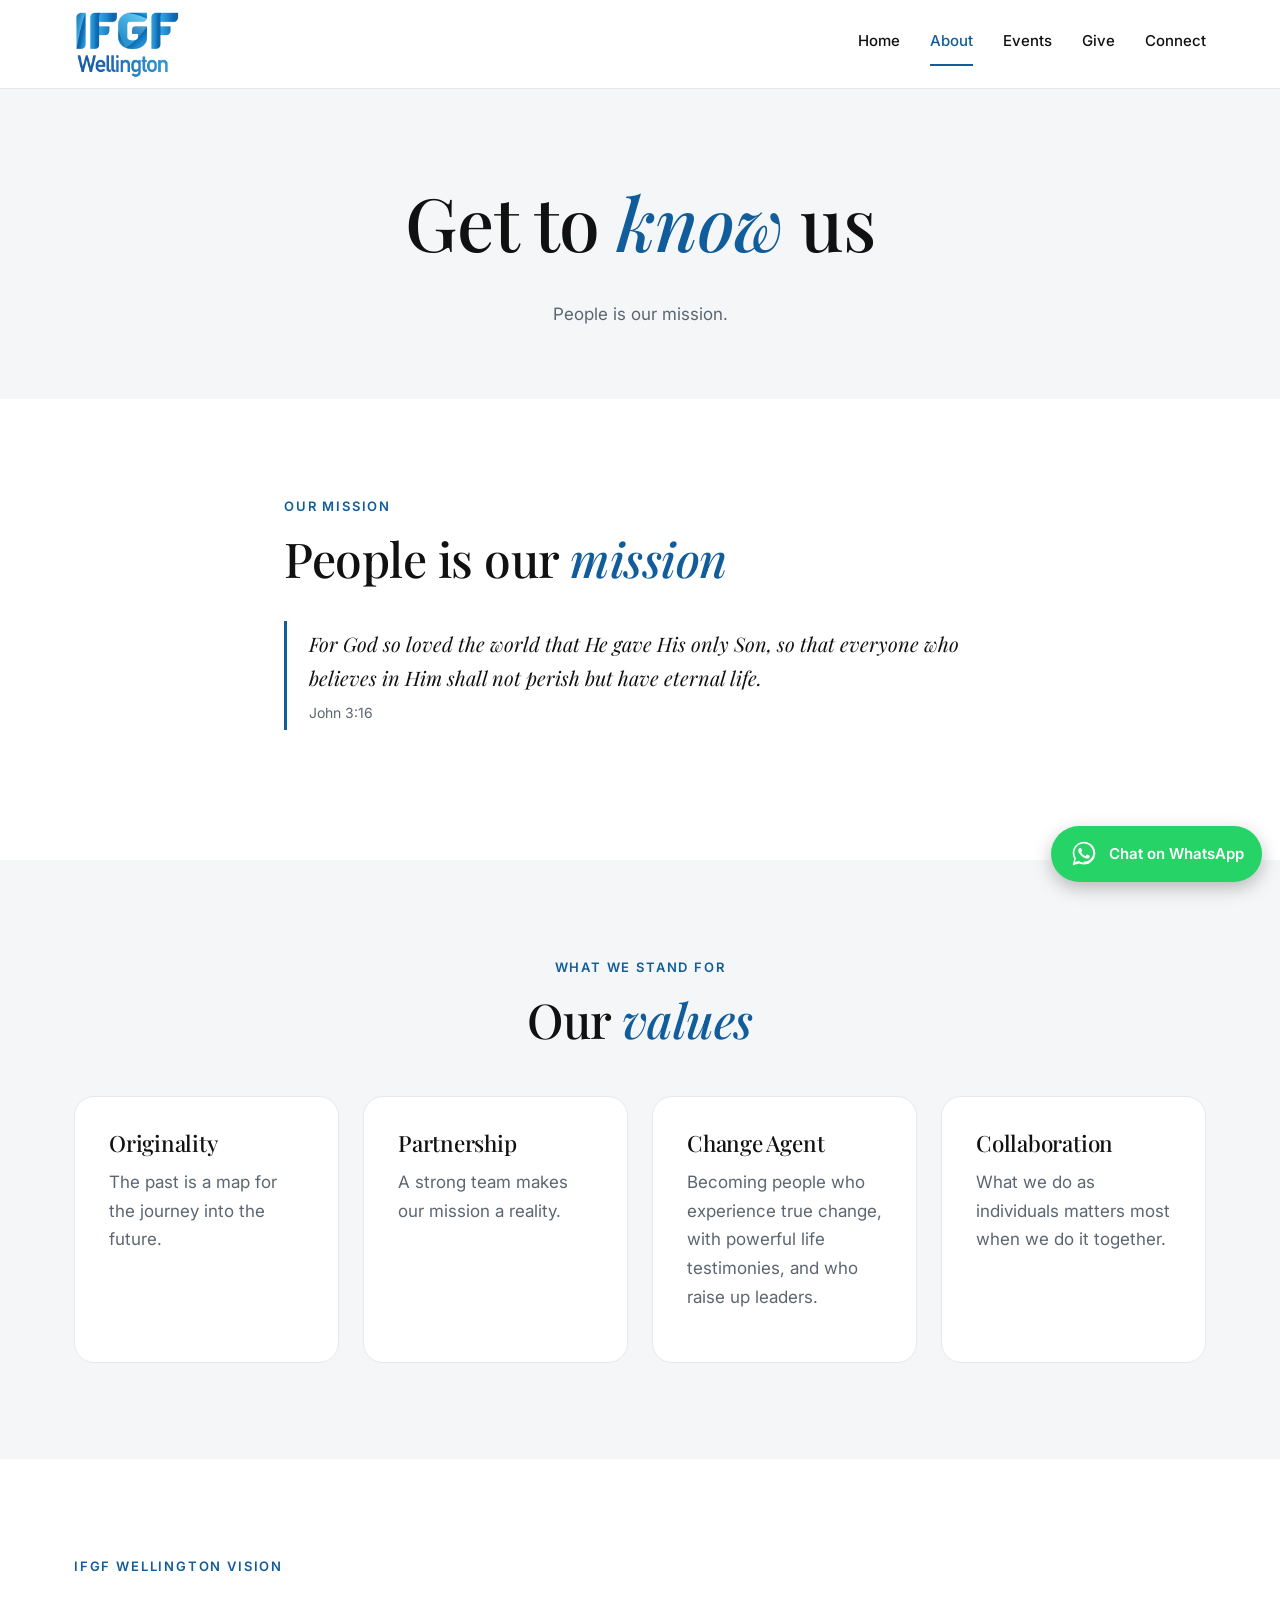
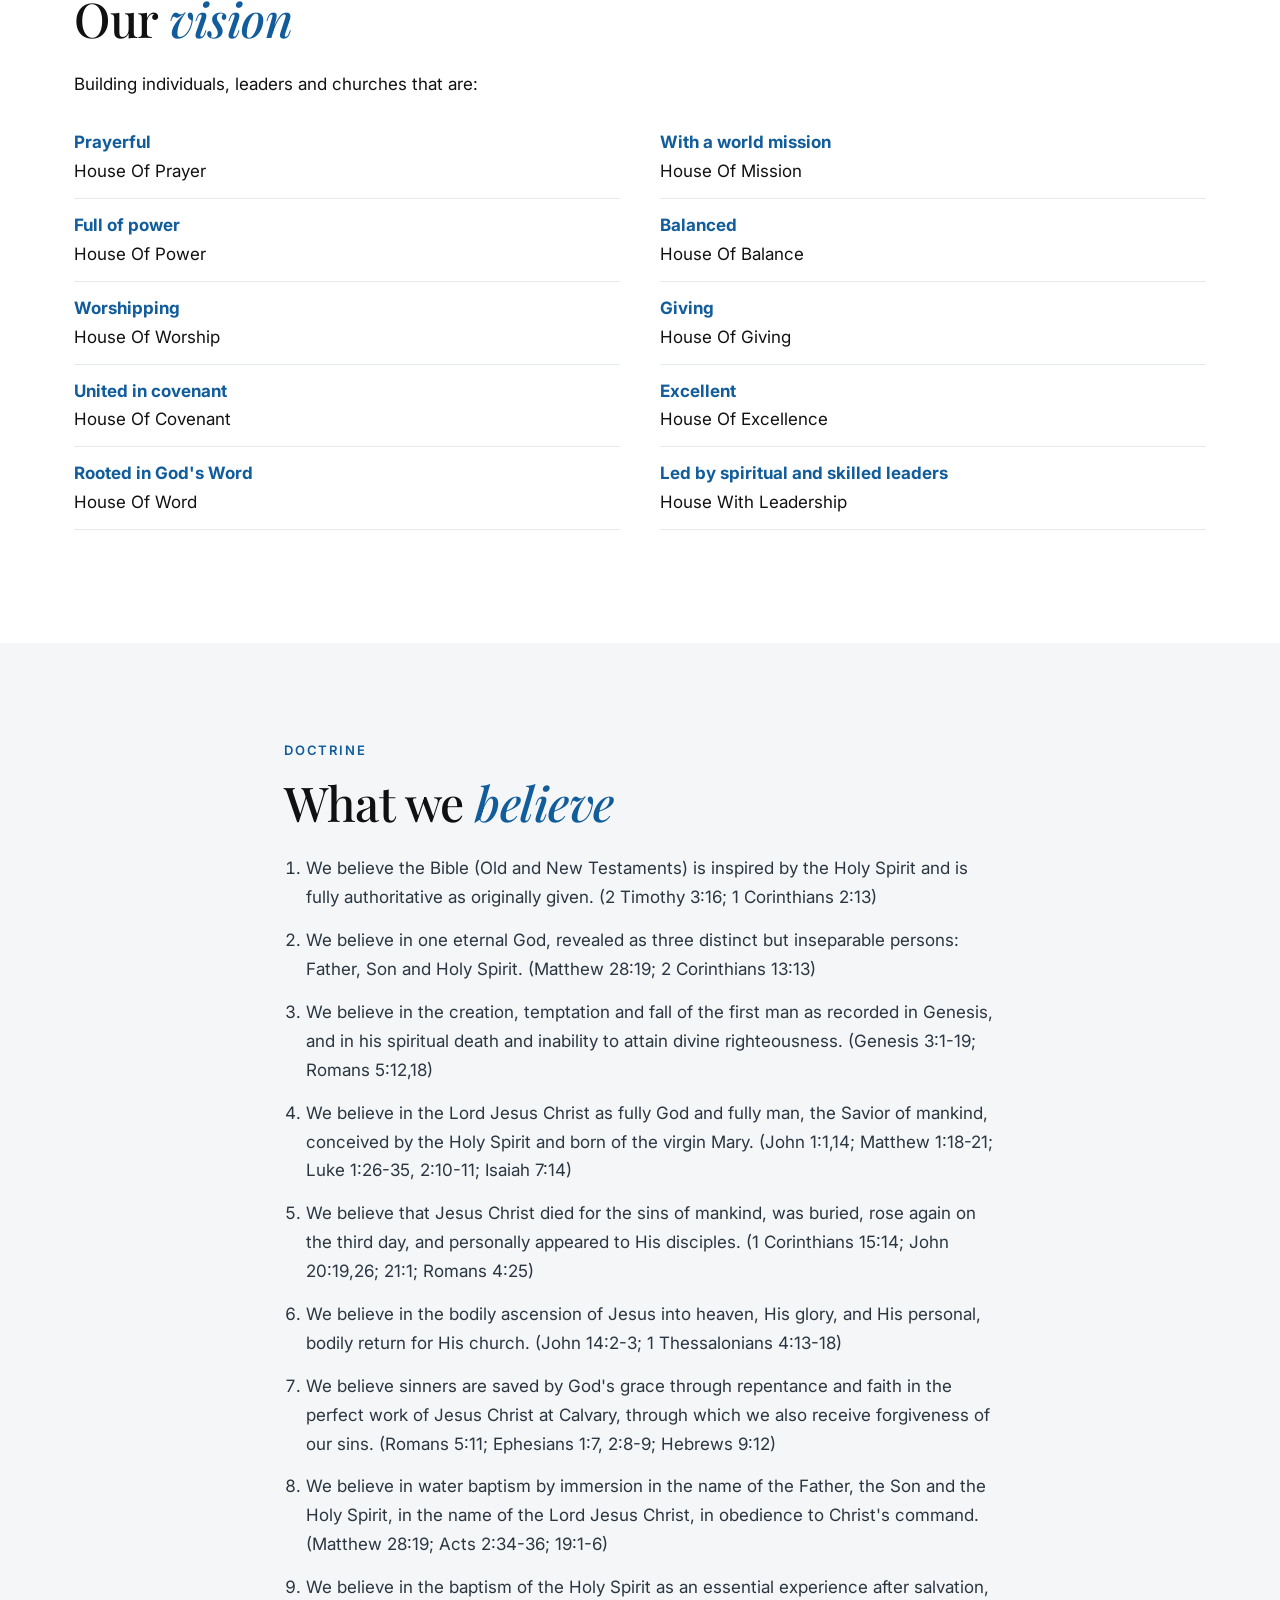
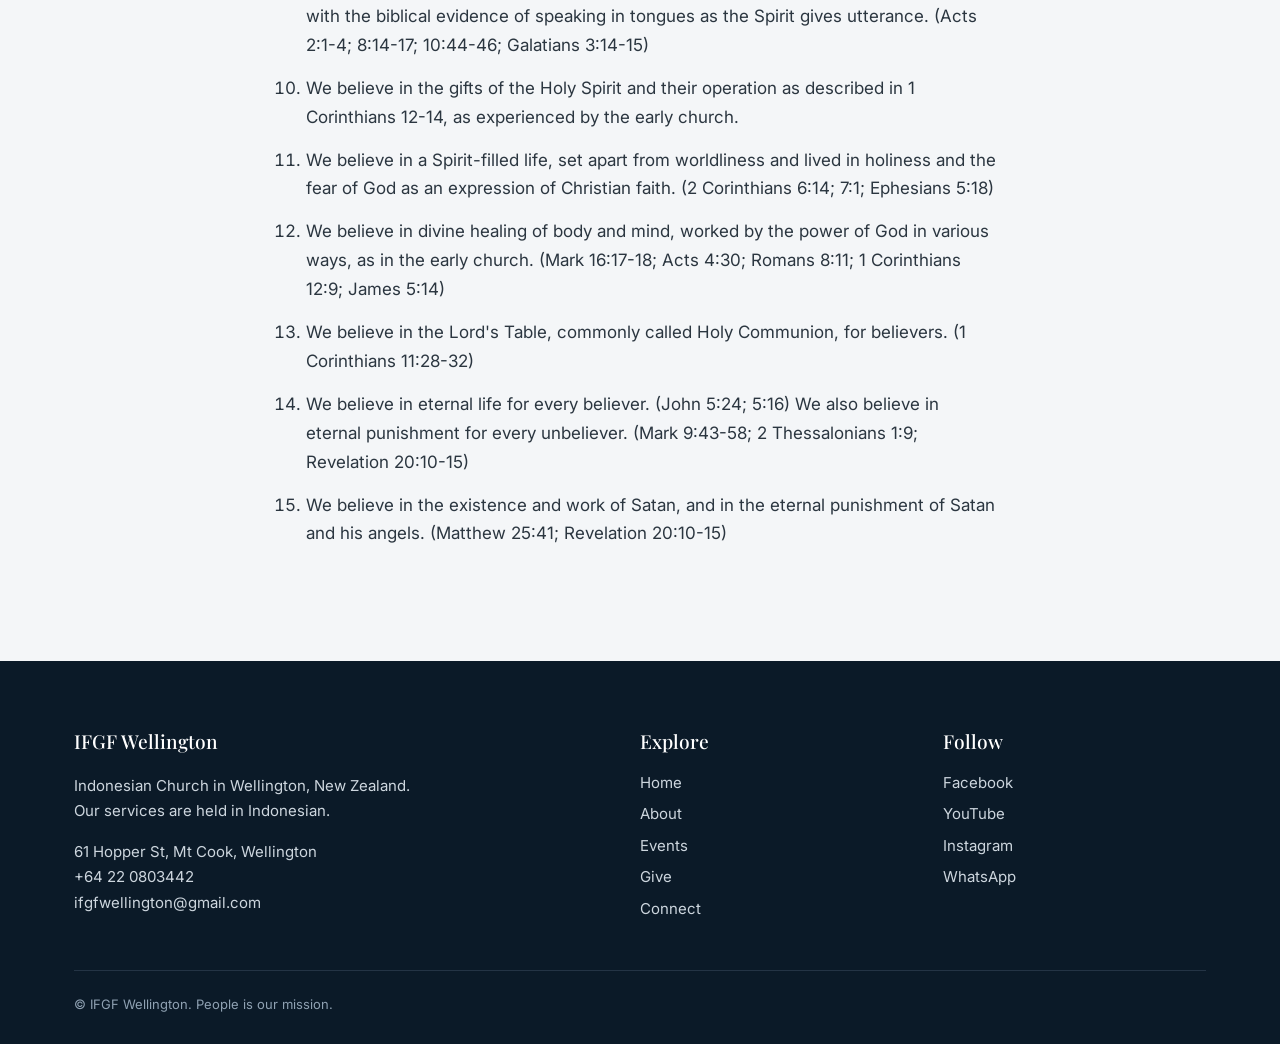
==== commit 21d1ab66: "Changing the background" ====
--- a/about.html
+++ b/about.html
@@ -4,8 +4,9 @@
 <meta name="description" content="IFGF Wellington - Indonesian Church in Wellington - Wellington, New Zealand. Sunday celebration at 4:30 PM, 61 Hopper St, Mt Cook.">
 <link rel="preconnect" href="https://fonts.googleapis.com"><link rel="preconnect" href="https://fonts.gstatic.com" crossorigin>
 <link href="https://fonts.googleapis.com/css2?family=Inter:wght@400;500;600&family=Playfair+Display:ital,wght@0,500;1,500&display=swap" rel="stylesheet">
+<link rel="icon" href="images/favicon.ico" sizes="any">
 <link rel="stylesheet" href="css/style.css"></head><body>
-<header><div class="wrap"><a href="index.html"><img src="https://ifgfwellington.org/assets/images/ifgf-logo.png" alt="IFGF Wellington"></a>
+<header><div class="wrap"><a href="index.html"><img src="images/ifgf-logo-blue.png" alt="IFGF Wellington"></a>
 <button class="burger" aria-label="Menu" onclick="document.getElementById('nav').classList.toggle('open')">&#9776;</button>
 <nav id="nav"><ul><li><a href="index.html">Home</a></li><li><a href="about.html" class=active>About</a></li><li><a href="events.html">Events</a></li><li><a href="give.html">Give</a></li><li><a href="connect.html">Connect</a></li></ul></nav></div></header>
 <div class="page-hero"><div class="wrap narrow"><h1>Get to <em>know</em> us</h1><p>People is our mission.</p></div></div>
--- a/css/style.css
+++ b/css/style.css
@@ -113,3 +113,13 @@
 }
 
 .flyer{margin:0 auto;max-width:560px}.flyer img{width:100%;height:auto;border-radius:20px;box-shadow:0 18px 40px rgba(17,26,40,.25)}
+
+/* 16:9 hero */
+.hero{aspect-ratio:16/9;min-height:0;background-position:center}
+@media(max-width:860px){.hero{aspect-ratio:auto;min-height:72vh}}
+/* stacked logo needs more height */
+header .wrap{height:88px}header img{height:68px;width:auto}
+nav{}
+@media(max-width:860px){header .wrap{height:68px}header img{height:54px}nav{top:68px}}
+
+.nzmap{display:block;border-radius:20px;overflow:hidden;box-shadow:0 14px 30px rgba(11,26,40,.2);transition:.25s}.nzmap:hover{transform:translateY(-3px);box-shadow:0 18px 38px rgba(11,26,40,.3)}.nzmap img{width:100%;height:auto;display:block}
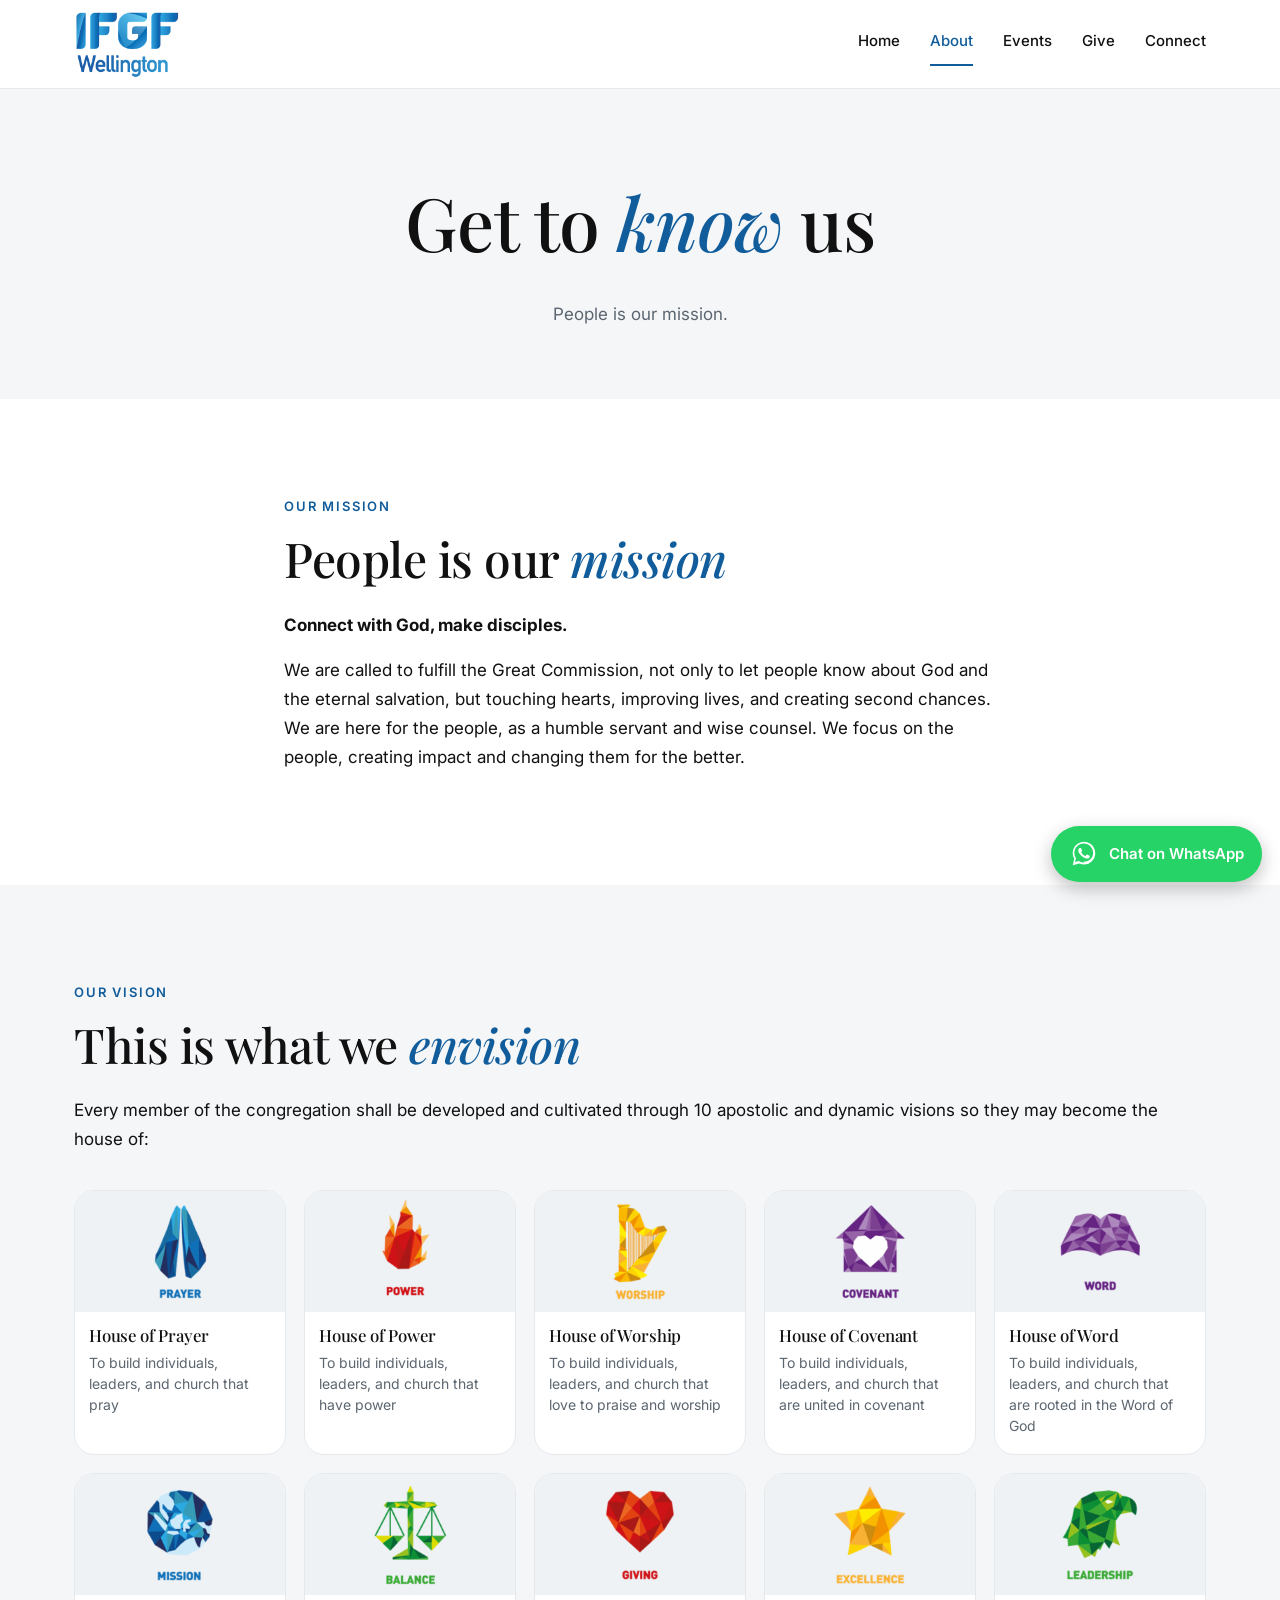
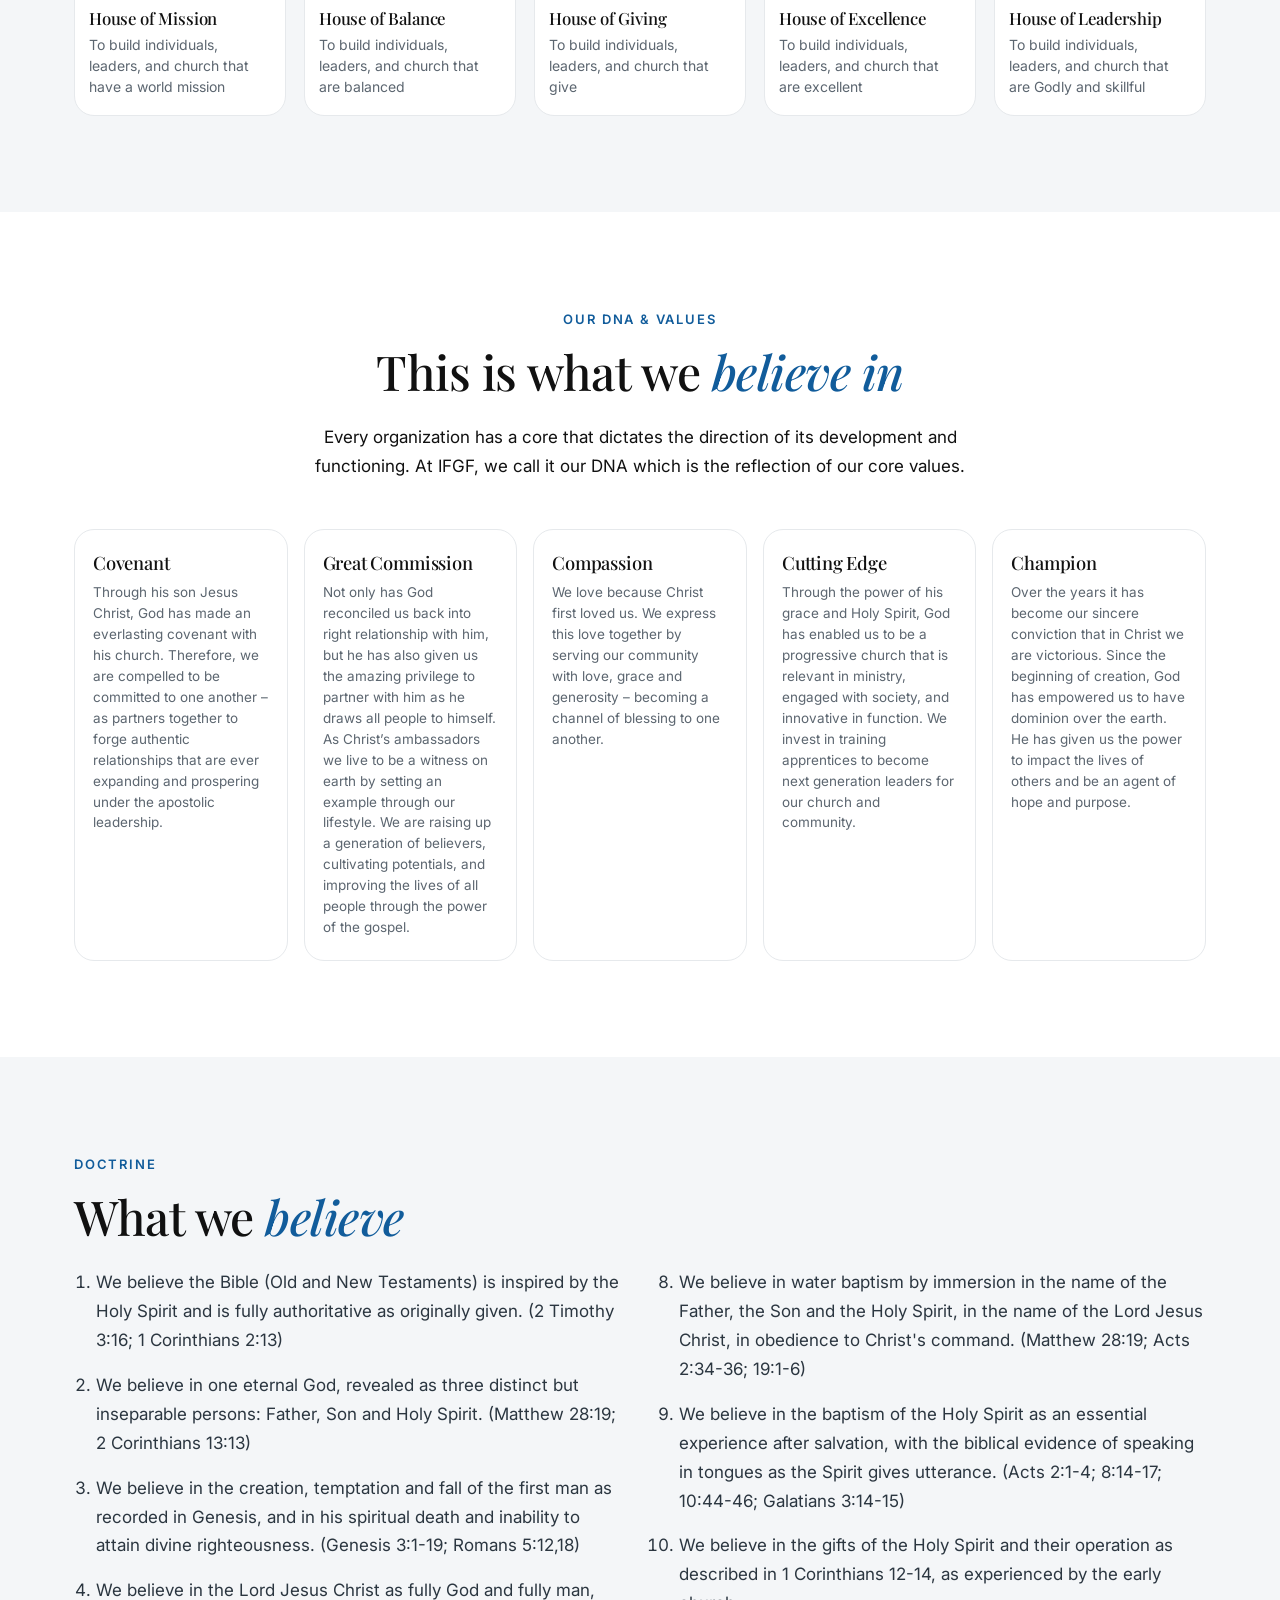
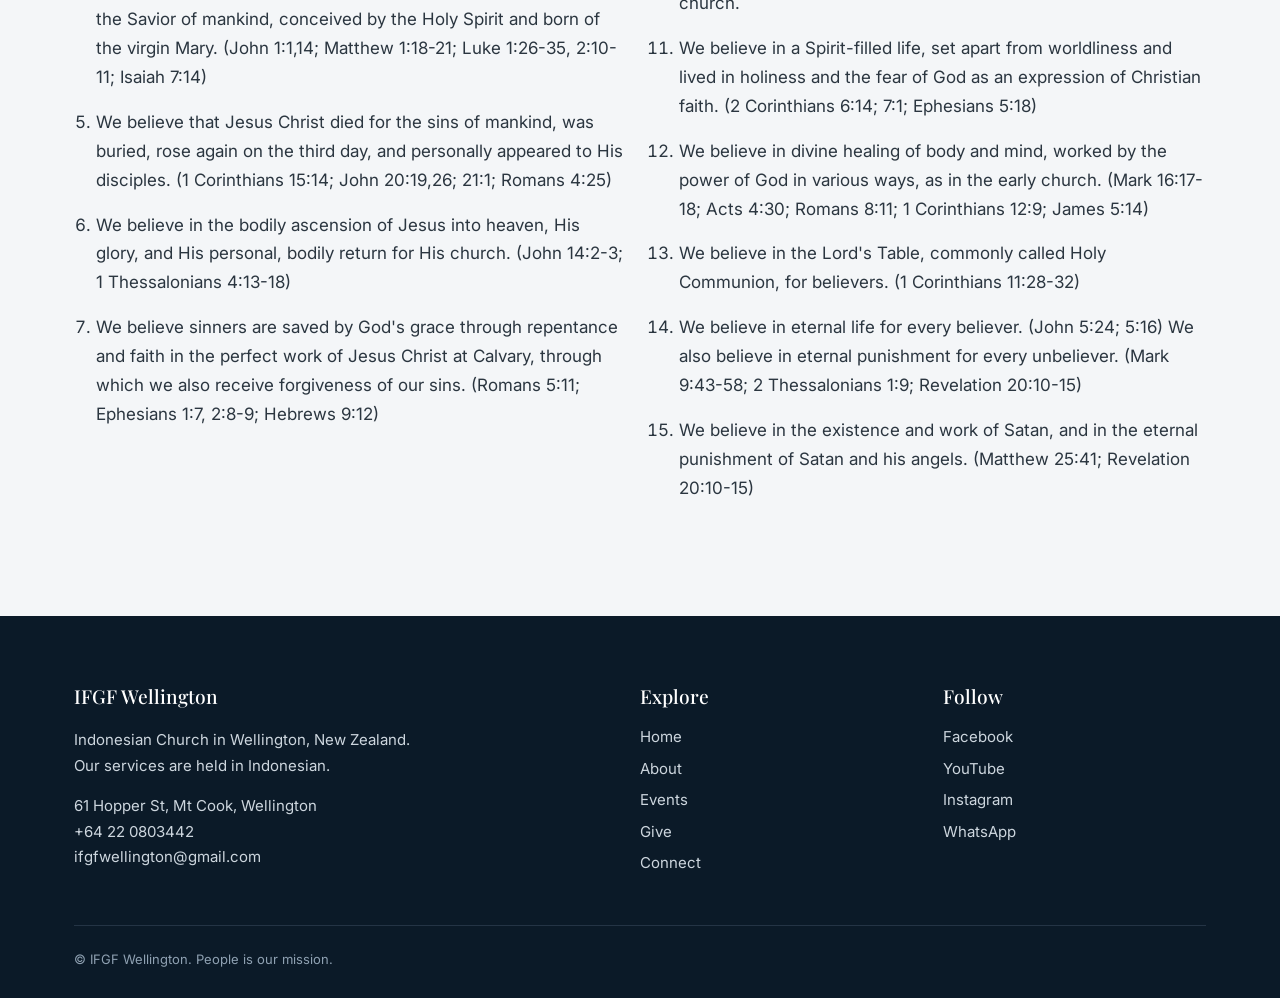
==== commit 1bdd5d36: "Update about.html" ====
--- a/about.html
+++ b/about.html
@@ -11,12 +11,13 @@
 <nav id="nav"><ul><li><a href="index.html">Home</a></li><li><a href="about.html" class=active>About</a></li><li><a href="events.html">Events</a></li><li><a href="give.html">Give</a></li><li><a href="connect.html">Connect</a></li></ul></nav></div></header>
 <div class="page-hero"><div class="wrap narrow"><h1>Get to <em>know</em> us</h1><p>People is our mission.</p></div></div>
 <section><div class="wrap narrow"><div class="eyebrow">Our mission</div><h2>People is our <em>mission</em></h2>
-<div class="verse">For God so loved the world that He gave His only Son, so that everyone who believes in Him shall not perish but have eternal life.<small>John 3:16</small></div></div></section>
-<section class="soft"><div class="wrap"><div class="center"><div class="eyebrow">What we stand for</div><h2>Our <em>values</em></h2></div>
-<div class="cards"><div class="card"><h3>Originality</h3><p>The past is a map for the journey into the future.</p></div><div class="card"><h3>Partnership</h3><p>A strong team makes our mission a reality.</p></div><div class="card"><h3>Change Agent</h3><p>Becoming people who experience true change, with powerful life testimonies, and who raise up leaders.</p></div><div class="card"><h3>Collaboration</h3><p>What we do as individuals matters most when we do it together.</p></div></div></div></section>
-<section><div class="wrap"><div class="eyebrow">IFGF Wellington Vision</div><h2>Our <em>vision</em></h2><p>Building individuals, leaders and churches that are:</p>
-<ul class="vis"><li><b>Prayerful</b><br>House Of Prayer</li><li><b>Full of power</b><br>House Of Power</li><li><b>Worshipping</b><br>House Of Worship</li><li><b>United in covenant</b><br>House Of Covenant</li><li><b>Rooted in God's Word</b><br>House Of Word</li><li><b>With a world mission</b><br>House Of Mission</li><li><b>Balanced</b><br>House Of Balance</li><li><b>Giving</b><br>House Of Giving</li><li><b>Excellent</b><br>House Of Excellence</li><li><b>Led by spiritual and skilled leaders</b><br>House With Leadership</li></ul></div></section>
-<section class="soft"><div class="wrap narrow"><div class="eyebrow">Doctrine</div><h2>What we <em>believe</em></h2><ol class="beliefs"><li>We believe the Bible (Old and New Testaments) is inspired by the Holy Spirit and is fully authoritative as originally given. (2 Timothy 3:16; 1 Corinthians 2:13)</li><li>We believe in one eternal God, revealed as three distinct but inseparable persons: Father, Son and Holy Spirit. (Matthew 28:19; 2 Corinthians 13:13)</li><li>We believe in the creation, temptation and fall of the first man as recorded in Genesis, and in his spiritual death and inability to attain divine righteousness. (Genesis 3:1-19; Romans 5:12,18)</li><li>We believe in the Lord Jesus Christ as fully God and fully man, the Savior of mankind, conceived by the Holy Spirit and born of the virgin Mary. (John 1:1,14; Matthew 1:18-21; Luke 1:26-35, 2:10-11; Isaiah 7:14)</li><li>We believe that Jesus Christ died for the sins of mankind, was buried, rose again on the third day, and personally appeared to His disciples. (1 Corinthians 15:14; John 20:19,26; 21:1; Romans 4:25)</li><li>We believe in the bodily ascension of Jesus into heaven, His glory, and His personal, bodily return for His church. (John 14:2-3; 1 Thessalonians 4:13-18)</li><li>We believe sinners are saved by God's grace through repentance and faith in the perfect work of Jesus Christ at Calvary, through which we also receive forgiveness of our sins. (Romans 5:11; Ephesians 1:7, 2:8-9; Hebrews 9:12)</li><li>We believe in water baptism by immersion in the name of the Father, the Son and the Holy Spirit, in the name of the Lord Jesus Christ, in obedience to Christ's command. (Matthew 28:19; Acts 2:34-36; 19:1-6)</li><li>We believe in the baptism of the Holy Spirit as an essential experience after salvation, with the biblical evidence of speaking in tongues as the Spirit gives utterance. (Acts 2:1-4; 8:14-17; 10:44-46; Galatians 3:14-15)</li><li>We believe in the gifts of the Holy Spirit and their operation as described in 1 Corinthians 12-14, as experienced by the early church.</li><li>We believe in a Spirit-filled life, set apart from worldliness and lived in holiness and the fear of God as an expression of Christian faith. (2 Corinthians 6:14; 7:1; Ephesians 5:18)</li><li>We believe in divine healing of body and mind, worked by the power of God in various ways, as in the early church. (Mark 16:17-18; Acts 4:30; Romans 8:11; 1 Corinthians 12:9; James 5:14)</li><li>We believe in the Lord's Table, commonly called Holy Communion, for believers. (1 Corinthians 11:28-32)</li><li>We believe in eternal life for every believer. (John 5:24; 5:16) We also believe in eternal punishment for every unbeliever. (Mark 9:43-58; 2 Thessalonians 1:9; Revelation 20:10-15)</li><li>We believe in the existence and work of Satan, and in the eternal punishment of Satan and his angels. (Matthew 25:41; Revelation 20:10-15)</li></ol></div></section>
+<p><strong>Connect with God, make disciples.</strong></p>
+<p>We are called to fulfill the Great Commission, not only to let people know about God and the eternal salvation, but touching hearts, improving lives, and creating second chances. We are here for the people, as a humble servant and wise counsel. We focus on the people, creating impact and changing them for the better.</p></div></section>
+<section class="soft"><div class="wrap"><div class="eyebrow">Our vision</div><h2>This is what we <em>envision</em></h2><p>Every member of the congregation shall be developed and cultivated through 10 apostolic and dynamic visions so they may become the house of:</p>
+<div class="vgrid"><div class="vcard"><img src="images/prayer-300x173.png" alt="House of Prayer" loading="lazy"><div class="vtxt"><h3>House of Prayer</h3><p>To build individuals, leaders, and church that pray</p></div></div><div class="vcard"><img src="images/power-300x173.png" alt="House of Power" loading="lazy"><div class="vtxt"><h3>House of Power</h3><p>To build individuals, leaders, and church that have power</p></div></div><div class="vcard"><img src="images/worship-300x173.png" alt="House of Worship" loading="lazy"><div class="vtxt"><h3>House of Worship</h3><p>To build individuals, leaders, and church that love to praise and worship</p></div></div><div class="vcard"><img src="images/covenant-300x173.png" alt="House of Covenant" loading="lazy"><div class="vtxt"><h3>House of Covenant</h3><p>To build individuals, leaders, and church that are united in covenant</p></div></div><div class="vcard"><img src="images/word-300x173.png" alt="House of Word" loading="lazy"><div class="vtxt"><h3>House of Word</h3><p>To build individuals, leaders, and church that are rooted in the Word of God</p></div></div><div class="vcard"><img src="images/mission-300x173.png" alt="House of Mission" loading="lazy"><div class="vtxt"><h3>House of Mission</h3><p>To build individuals, leaders, and church that have a world mission</p></div></div><div class="vcard"><img src="images/balance-300x173.png" alt="House of Balance" loading="lazy"><div class="vtxt"><h3>House of Balance</h3><p>To build individuals, leaders, and church that are balanced</p></div></div><div class="vcard"><img src="images/giving-300x173.png" alt="House of Giving" loading="lazy"><div class="vtxt"><h3>House of Giving</h3><p>To build individuals, leaders, and church that give</p></div></div><div class="vcard"><img src="images/excellence-300x173.png" alt="House of Excellence" loading="lazy"><div class="vtxt"><h3>House of Excellence</h3><p>To build individuals, leaders, and church that are excellent</p></div></div><div class="vcard"><img src="images/leadership-300x173.png" alt="House of Leadership" loading="lazy"><div class="vtxt"><h3>House of Leadership</h3><p>To build individuals, leaders, and church that are Godly and skillful</p></div></div></div></div></section>
+<section><div class="wrap"><div class="center"><div class="eyebrow">Our DNA &amp; values</div><h2>This is what we <em>believe in</em></h2><p style="max-width:700px;margin:0 auto">Every organization has a core that dictates the direction of its development and functioning. At IFGF, we call it our DNA which is the reflection of our core values.</p></div>
+<div class="cards values-cards"><div class="card"><h3>Covenant</h3><p>Through his son Jesus Christ, God has made an everlasting covenant with his church. Therefore, we are compelled to be committed to one another – as partners together to forge authentic relationships that are ever expanding and prospering under the apostolic leadership.</p></div><div class="card"><h3>Great Commission</h3><p>Not only has God reconciled us back into right relationship with him, but he has also given us the amazing privilege to partner with him as he draws all people to himself. As Christ’s ambassadors we live to be a witness on earth by setting an example through our lifestyle. We are raising up a generation of believers, cultivating potentials, and improving the lives of all people through the power of the gospel.</p></div><div class="card"><h3>Compassion</h3><p>We love because Christ first loved us. We express this love together by serving our community with love, grace and generosity – becoming a channel of blessing to one another.</p></div><div class="card"><h3>Cutting Edge</h3><p>Through the power of his grace and Holy Spirit, God has enabled us to be a progressive church that is relevant in ministry, engaged with society, and innovative in function. We invest in training apprentices to become next generation leaders for our church and community.</p></div><div class="card"><h3>Champion</h3><p>Over the years it has become our sincere conviction that in Christ we are victorious. Since the beginning of creation, God has empowered us to have dominion over the earth. He has given us the power to impact the lives of others and be an agent of hope and purpose.</p></div></div></div></section>
+<section class="soft"><div class="wrap"><div class="eyebrow">Doctrine</div><h2>What we <em>believe</em></h2><ol class="beliefs"><li>We believe the Bible (Old and New Testaments) is inspired by the Holy Spirit and is fully authoritative as originally given. (2 Timothy 3:16; 1 Corinthians 2:13)</li><li>We believe in one eternal God, revealed as three distinct but inseparable persons: Father, Son and Holy Spirit. (Matthew 28:19; 2 Corinthians 13:13)</li><li>We believe in the creation, temptation and fall of the first man as recorded in Genesis, and in his spiritual death and inability to attain divine righteousness. (Genesis 3:1-19; Romans 5:12,18)</li><li>We believe in the Lord Jesus Christ as fully God and fully man, the Savior of mankind, conceived by the Holy Spirit and born of the virgin Mary. (John 1:1,14; Matthew 1:18-21; Luke 1:26-35, 2:10-11; Isaiah 7:14)</li><li>We believe that Jesus Christ died for the sins of mankind, was buried, rose again on the third day, and personally appeared to His disciples. (1 Corinthians 15:14; John 20:19,26; 21:1; Romans 4:25)</li><li>We believe in the bodily ascension of Jesus into heaven, His glory, and His personal, bodily return for His church. (John 14:2-3; 1 Thessalonians 4:13-18)</li><li>We believe sinners are saved by God's grace through repentance and faith in the perfect work of Jesus Christ at Calvary, through which we also receive forgiveness of our sins. (Romans 5:11; Ephesians 1:7, 2:8-9; Hebrews 9:12)</li><li>We believe in water baptism by immersion in the name of the Father, the Son and the Holy Spirit, in the name of the Lord Jesus Christ, in obedience to Christ's command. (Matthew 28:19; Acts 2:34-36; 19:1-6)</li><li>We believe in the baptism of the Holy Spirit as an essential experience after salvation, with the biblical evidence of speaking in tongues as the Spirit gives utterance. (Acts 2:1-4; 8:14-17; 10:44-46; Galatians 3:14-15)</li><li>We believe in the gifts of the Holy Spirit and their operation as described in 1 Corinthians 12-14, as experienced by the early church.</li><li>We believe in a Spirit-filled life, set apart from worldliness and lived in holiness and the fear of God as an expression of Christian faith. (2 Corinthians 6:14; 7:1; Ephesians 5:18)</li><li>We believe in divine healing of body and mind, worked by the power of God in various ways, as in the early church. (Mark 16:17-18; Acts 4:30; Romans 8:11; 1 Corinthians 12:9; James 5:14)</li><li>We believe in the Lord's Table, commonly called Holy Communion, for believers. (1 Corinthians 11:28-32)</li><li>We believe in eternal life for every believer. (John 5:24; 5:16) We also believe in eternal punishment for every unbeliever. (Mark 9:43-58; 2 Thessalonians 1:9; Revelation 20:10-15)</li><li>We believe in the existence and work of Satan, and in the eternal punishment of Satan and his angels. (Matthew 25:41; Revelation 20:10-15)</li></ol></div></section>
 <footer><div class="wrap"><div><h4>IFGF Wellington</h4><p>Indonesian Church in Wellington, New Zealand.<br>Our services are held in Indonesian.</p>
 <p>61 Hopper St, Mt Cook, Wellington<br>+64 22 0803442<br>ifgfwellington@gmail.com</p></div>
 <div><h4>Explore</h4><a href="index.html">Home</a><a href="about.html">About</a><a href="events.html">Events</a><a href="give.html">Give</a><a href="connect.html">Connect</a></div>
--- a/css/style.css
+++ b/css/style.css
@@ -123,3 +123,42 @@
 @media(max-width:860px){header .wrap{height:68px}header img{height:54px}nav{top:68px}}
 
 .nzmap{display:block;border-radius:20px;overflow:hidden;box-shadow:0 14px 30px rgba(11,26,40,.2);transition:.25s}.nzmap:hover{transform:translateY(-3px);box-shadow:0 18px 38px rgba(11,26,40,.3)}.nzmap img{width:100%;height:auto;display:block}
+
+.vgrid{display:grid;gap:24px;grid-template-columns:repeat(auto-fill,minmax(220px,1fr));margin-top:36px}
+.vcard{background:#fff;border:1px solid #e6e9ec;border-radius:20px;overflow:hidden;transition:.25s}
+.vcard:hover{transform:translateY(-4px);box-shadow:0 14px 30px rgba(17,92,155,.12)}
+.vcard img{width:100%;height:auto;aspect-ratio:300/173;object-fit:cover;display:block;background:#eef2f5}
+.vtxt{padding:18px 20px 22px}.vtxt h3{font-size:1.15rem;margin:0 0 6px}.vtxt p{margin:0;color:var(--muted);font-size:15px;line-height:1.5}
+
+/* Welcome with photo background */
+.welcome{position:relative;color:#fff;background-color:#0b2a45;background-size:cover;background-position:center;min-height:560px;display:flex;align-items:center}
+.welcome:before{content:"";position:absolute;inset:0;background:linear-gradient(90deg,rgba(6,28,48,.88) 0%,rgba(6,28,48,.7) 38%,rgba(6,28,48,.1) 75%)}
+.welcome .wrap{position:relative;width:100%}
+.welcome-text{max-width:520px}
+.welcome .eyebrow{color:#cfe6fb}.welcome em{color:#cfe6fb}
+@media(max-width:860px){.welcome{min-height:0;background-position:70% center}.welcome:before{background:rgba(6,28,48,.72)}}
+/* darker welcome overlay */
+.welcome:before{background:linear-gradient(90deg,rgba(4,16,30,.96) 0%,rgba(4,16,30,.88) 40%,rgba(4,16,30,.6) 100%)}
+@media(max-width:860px){.welcome:before{background:rgba(4,16,30,.85)}}
+
+.welcome{background-position:center 60%}
+
+.photo img.nat{width:auto;height:auto;max-width:100%;object-fit:none;margin:auto;image-rendering:auto}.photo:has(img.nat){display:flex;align-items:center;justify-content:center;background:#eef2f5}
+/* vision: 5 x 2 */
+.vgrid{grid-template-columns:repeat(5,1fr);gap:18px}
+.vtxt{padding:14px 14px 18px}.vtxt h3{font-size:1.05rem}.vtxt p{font-size:14px}
+@media(max-width:1000px){.vgrid{grid-template-columns:repeat(3,1fr)}}
+@media(max-width:640px){.vgrid{grid-template-columns:repeat(2,1fr);gap:12px}}
+
+/* values: all 5 in one row */
+.values-cards{grid-template-columns:repeat(5,1fr);gap:16px;align-items:stretch}
+.values-cards .card{padding:22px 18px}
+.values-cards .card h3{font-size:1.15rem}
+.values-cards .card p{font-size:13.5px;line-height:1.55;margin:0}
+@media(max-width:1000px){.values-cards{grid-template-columns:repeat(2,1fr)}}
+@media(max-width:640px){.values-cards{grid-template-columns:1fr}}
+
+/* doctrine: 2 columns */
+.beliefs{columns:2;column-gap:56px;padding-left:22px}
+.beliefs li{break-inside:avoid;margin-bottom:16px}
+@media(max-width:860px){.beliefs{columns:1}}
